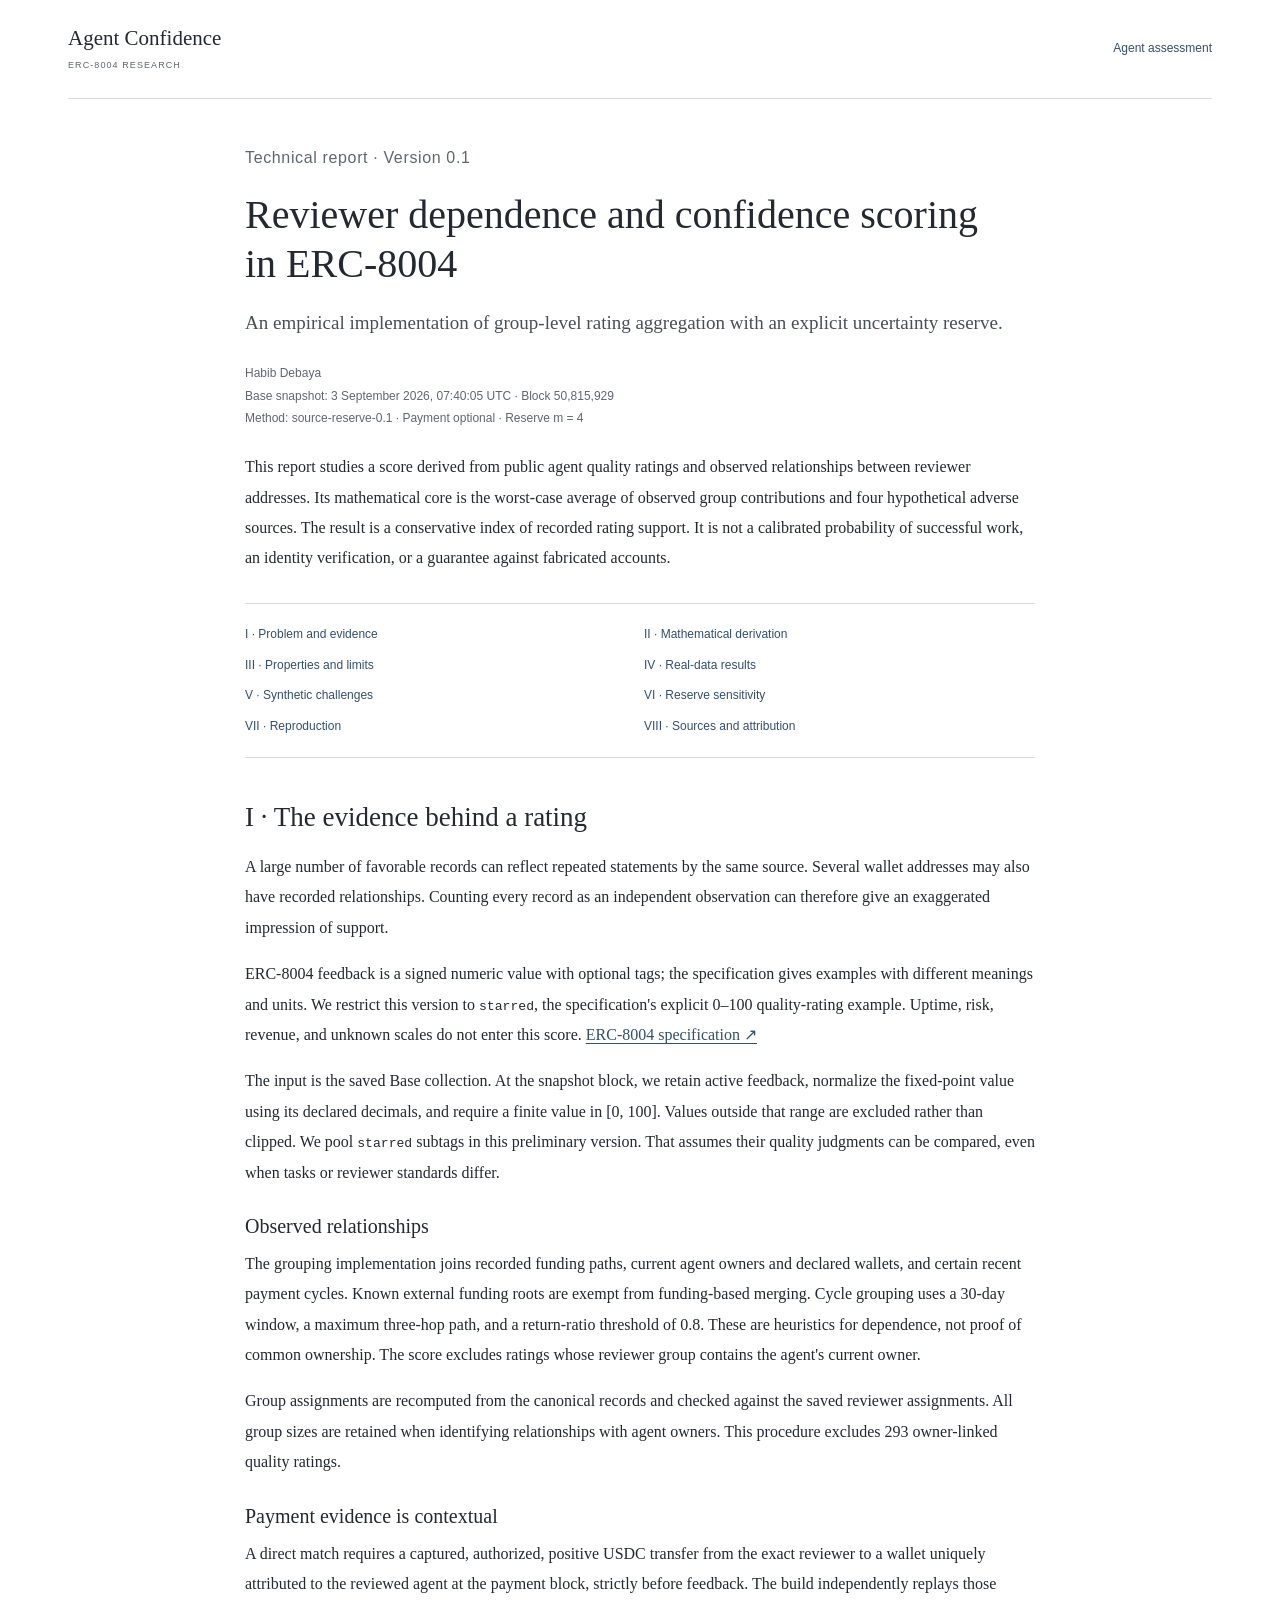
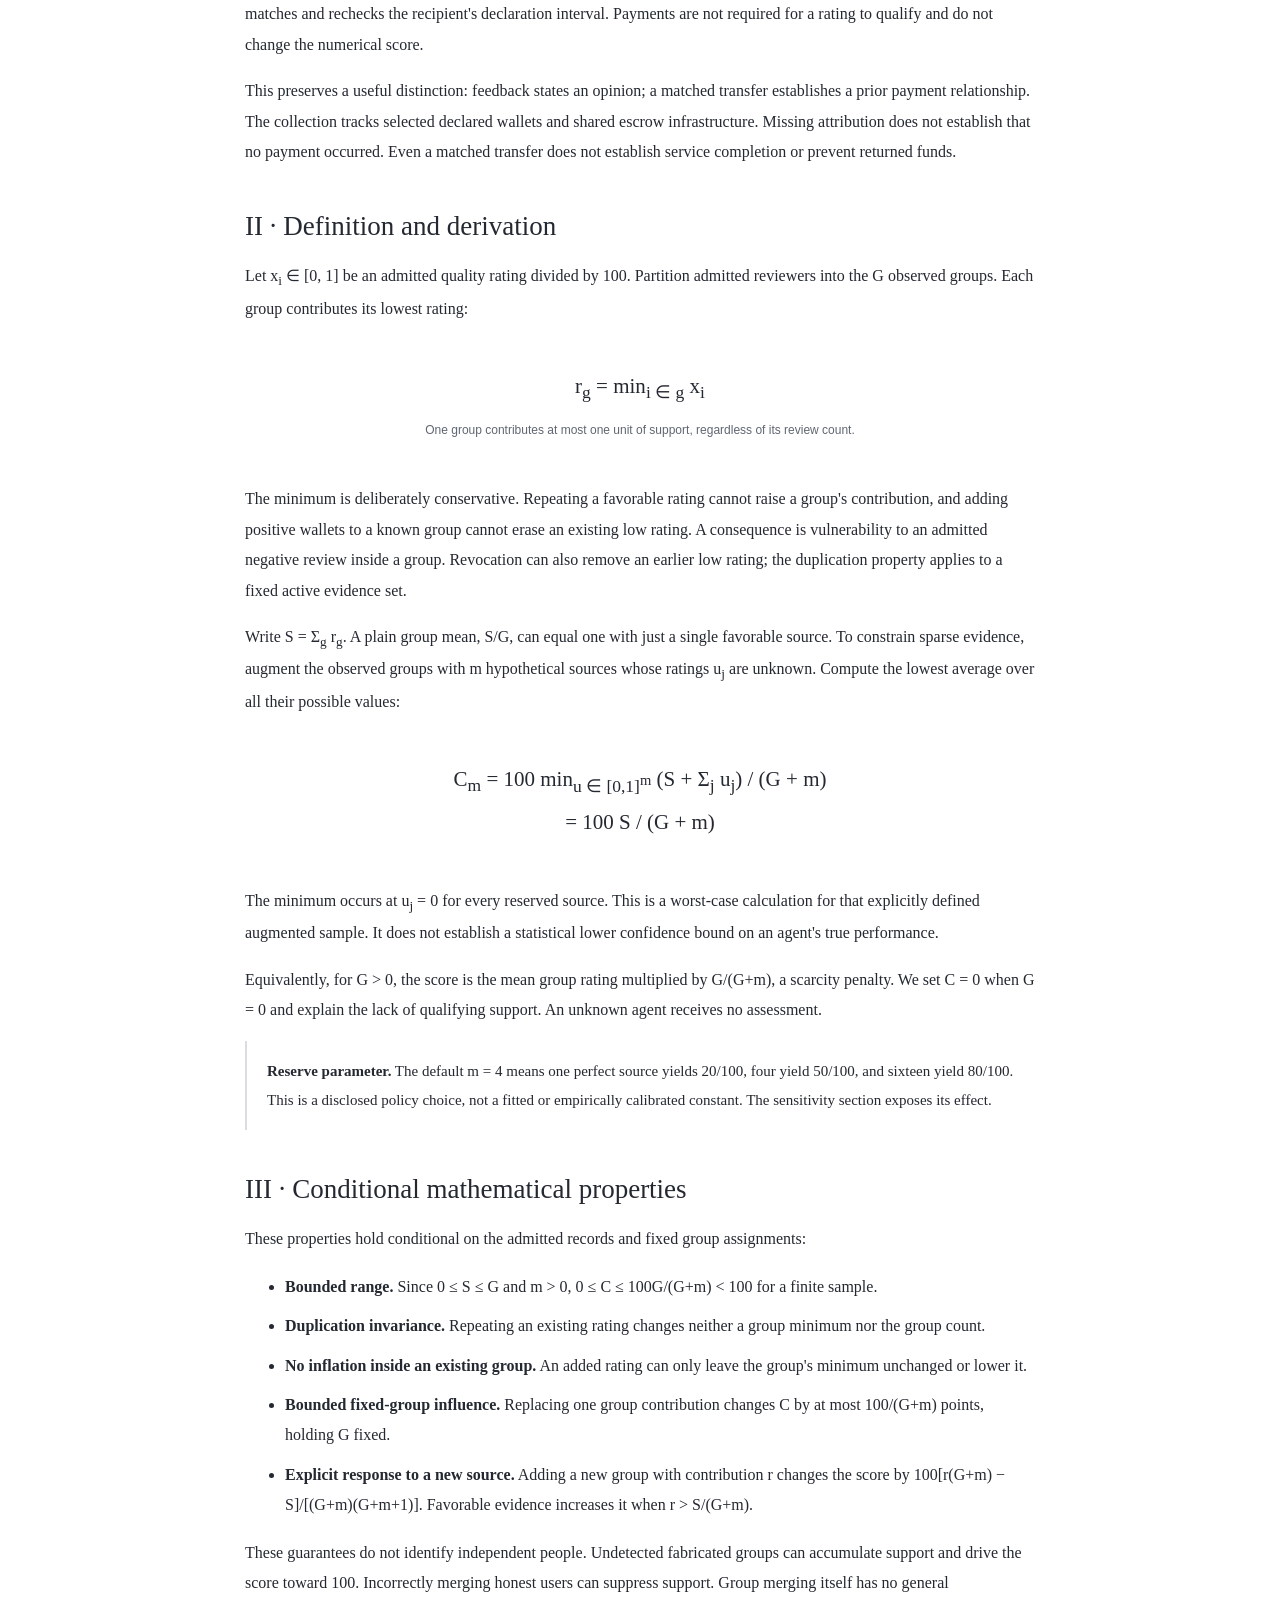
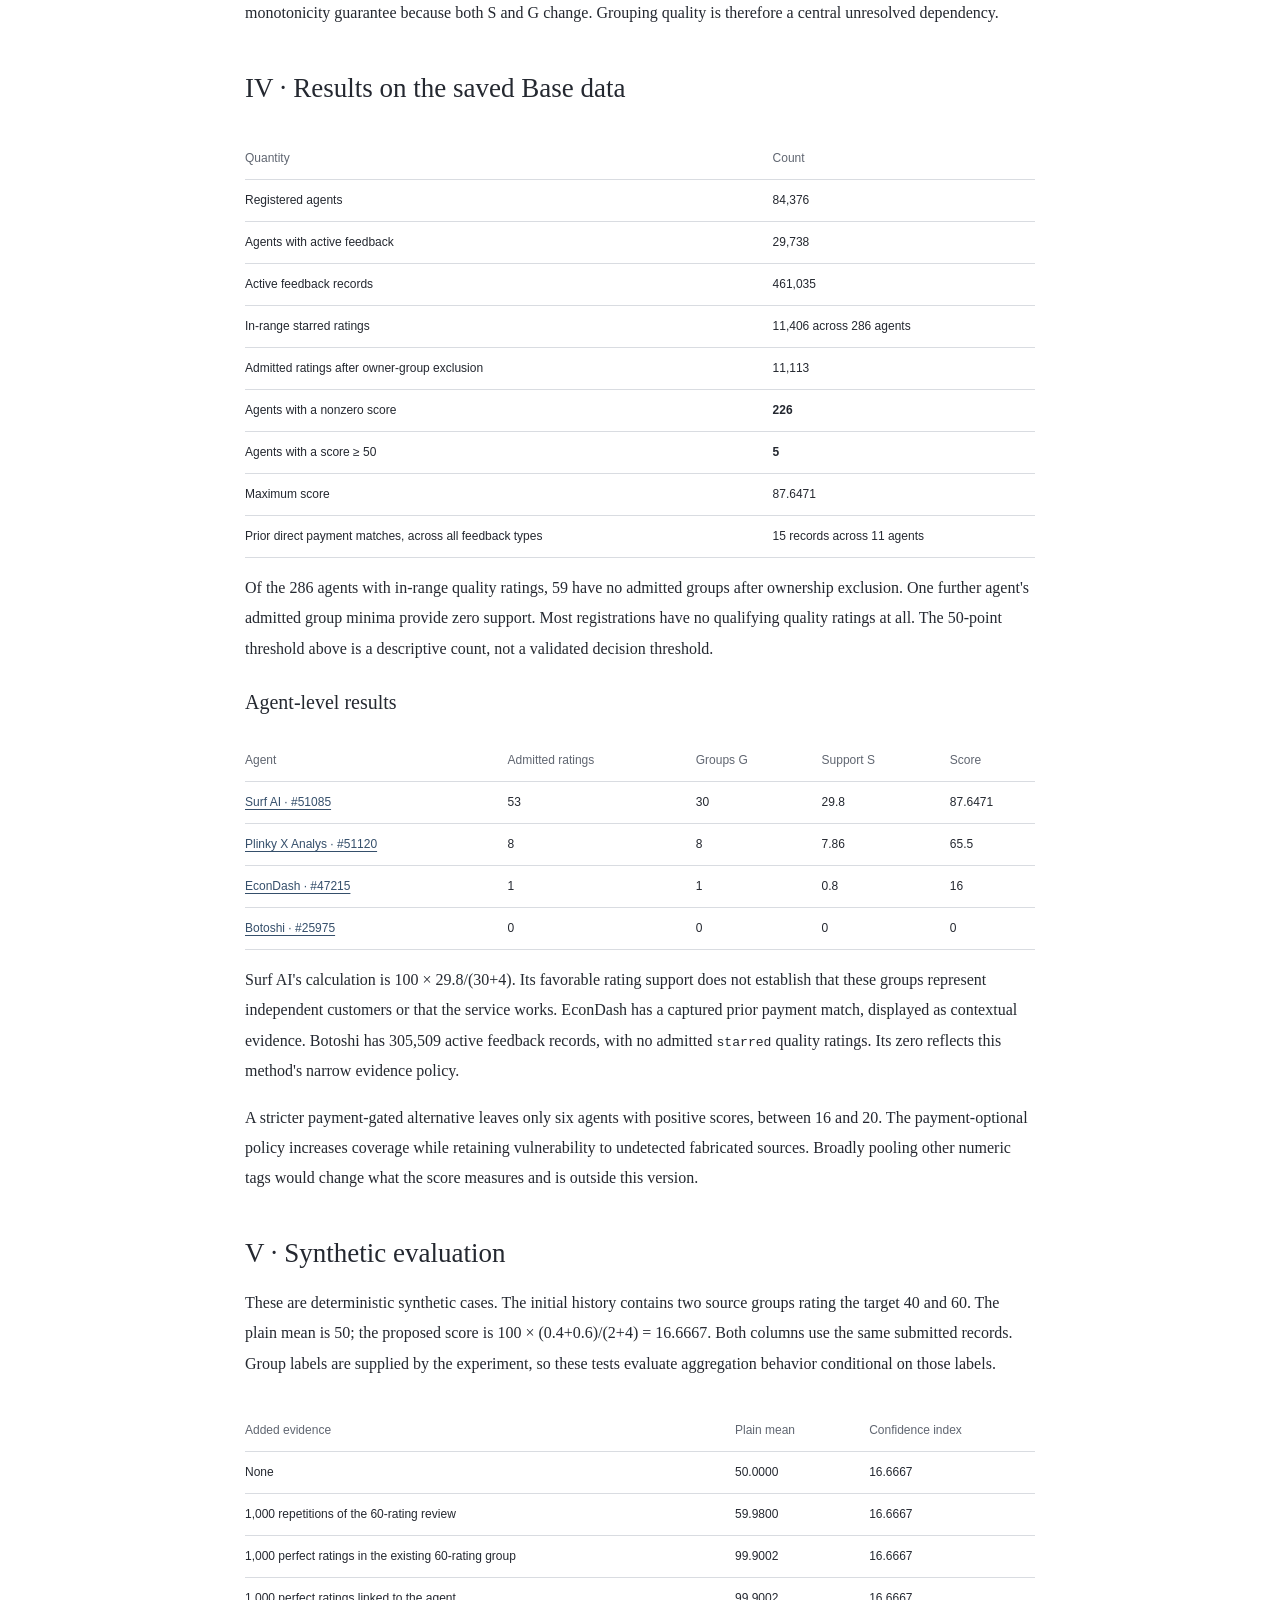
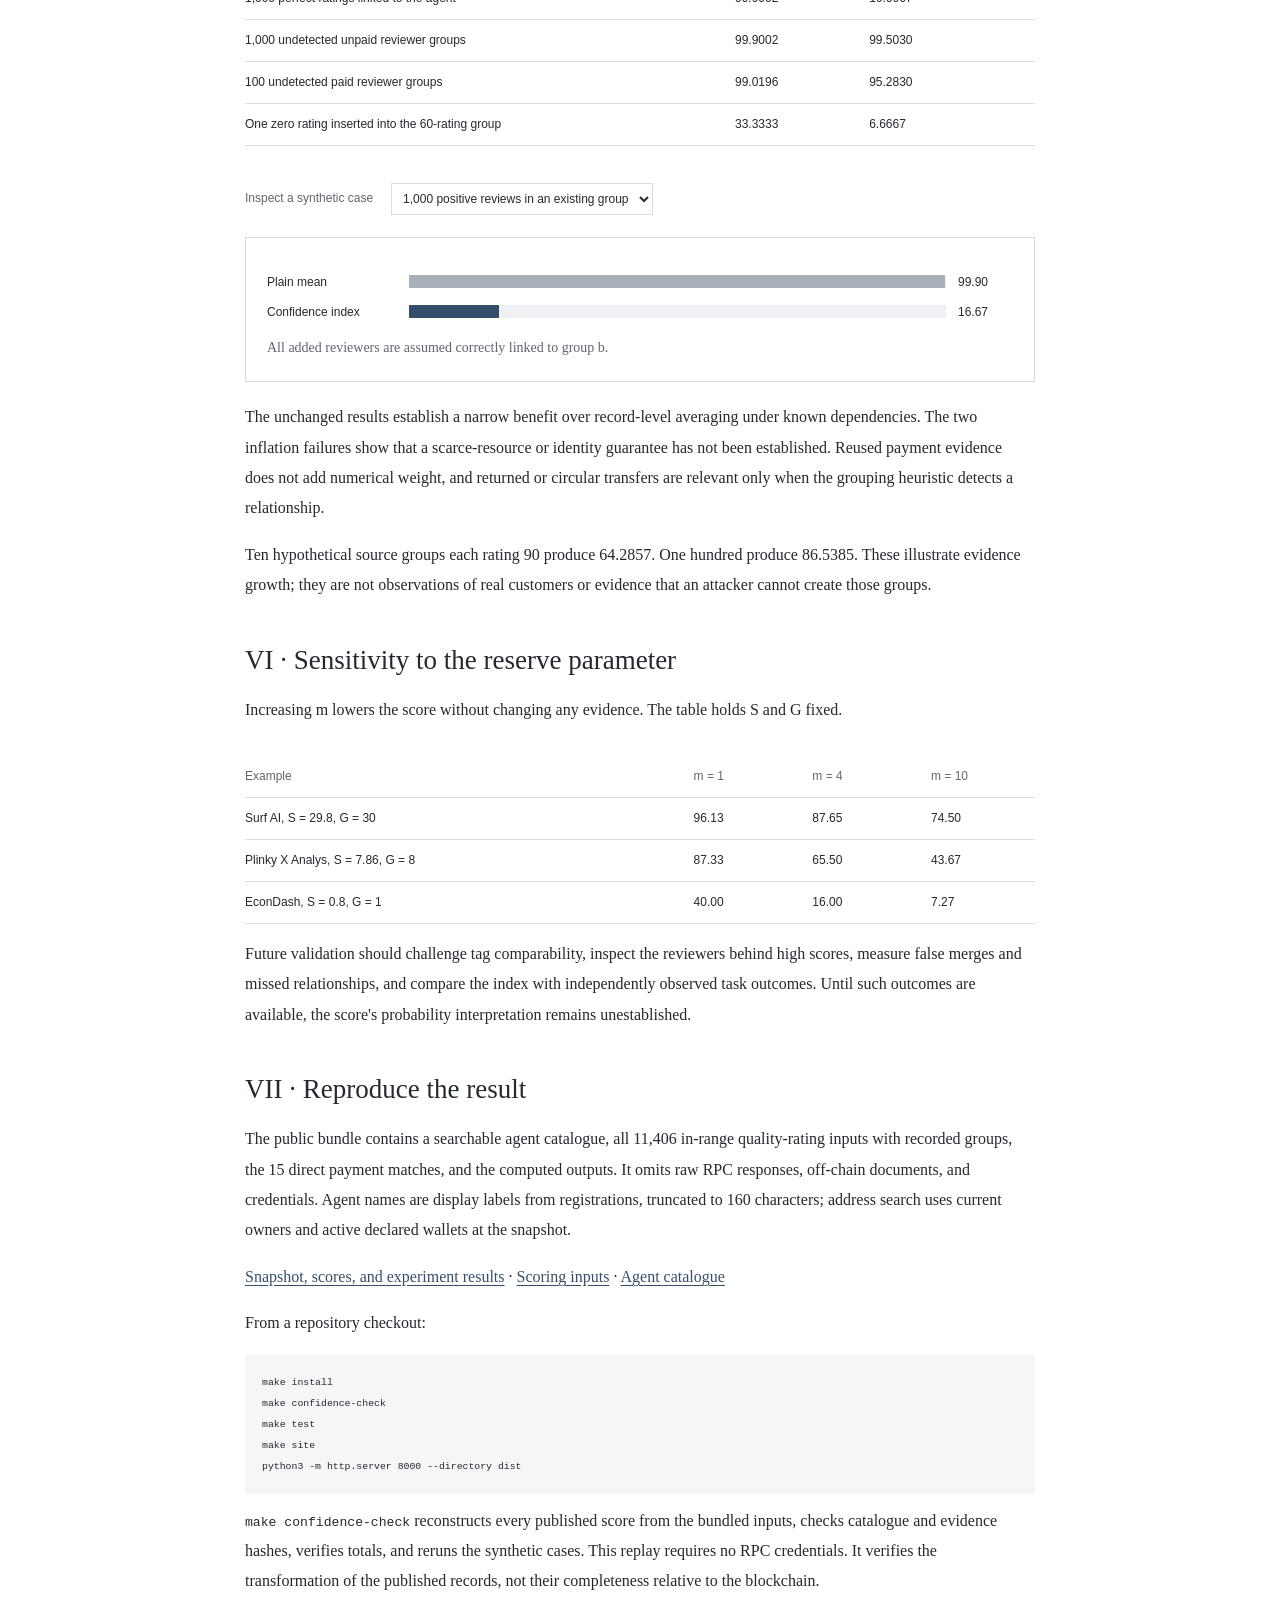
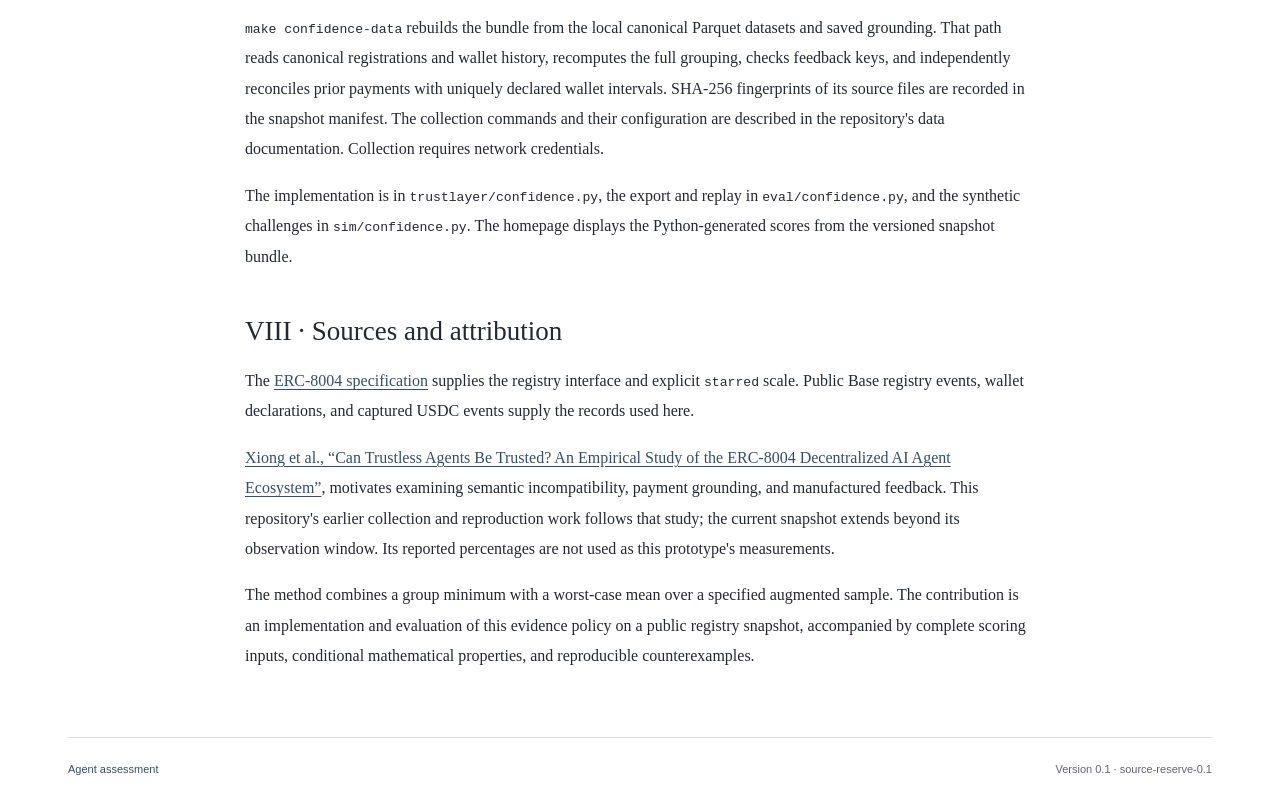
==== app/static/technical-report.html @ be8d0789 "hello world" ====
<!doctype html>
<html lang="en">
<head>
  <meta charset="utf-8">
  <meta name="viewport" content="width=device-width,initial-scale=1">
  <meta name="description" content="The derivation, evidence, reproducible examples, and failure cases of a preliminary ERC-8004 agent confidence score.">
  <title>Technical report · Agent Confidence</title>
  <link rel="stylesheet" href="../static/site.css">
  <script src="../static/report.js" defer></script>
</head>
<body>
<div class="page">
  <header class="header"><a class="brand" href="../"><span>Agent Confidence<small>ERC-8004 RESEARCH</small></span></a><nav aria-label="Main navigation"><a href="../">Agent assessment</a><a data-repo-link hidden target="_blank" rel="noopener">GitHub ↗</a></nav></header>
  <main class="report">
    <p class="eyebrow">Technical report · Version 0.1</p>
    <h1>Reviewer dependence and confidence scoring in ERC-8004</h1>
    <p class="lead">An empirical implementation of group-level rating aggregation with an explicit uncertainty reserve.</p>
    <p class="report-meta">Habib Debaya<br>Base snapshot: 3 September 2026, 07:40:05 UTC · Block 50,815,929<br>Method: source-reserve-0.1 · Payment optional · Reserve m = 4</p>
    <p>This report studies a score derived from public agent quality ratings and observed relationships between reviewer addresses. Its mathematical core is the worst-case average of observed group contributions and four hypothetical adverse sources. The result is a conservative index of recorded rating support. It is not a calibrated probability of successful work, an identity verification, or a guarantee against fabricated accounts.</p>
    <nav class="toc" aria-label="Report contents"><a href="#problem">I · Problem and evidence</a><a href="#derivation">II · Mathematical derivation</a><a href="#properties">III · Properties and limits</a><a href="#coverage">IV · Real-data results</a><a href="#experiments">V · Synthetic challenges</a><a href="#sensitivity">VI · Reserve sensitivity</a><a href="#reproduce">VII · Reproduction</a><a href="#sources">VIII · Sources and attribution</a></nav>

    <section id="problem">
      <h2>I · The evidence behind a rating</h2>
      <p>A large number of favorable records can reflect repeated statements by the same source. Several wallet addresses may also have recorded relationships. Counting every record as an independent observation can therefore give an exaggerated impression of support.</p>
      <p>ERC-8004 feedback is a signed numeric value with optional tags; the specification gives examples with different meanings and units. We restrict this version to <code>starred</code>, the specification's explicit 0–100 quality-rating example. Uptime, risk, revenue, and unknown scales do not enter this score. <a href="https://eips.ethereum.org/EIPS/eip-8004#examples-of-value--valuedecimals" target="_blank" rel="noopener">ERC-8004 specification ↗</a></p>
      <p>The input is the saved Base collection. At the snapshot block, we retain active feedback, normalize the fixed-point value using its declared decimals, and require a finite value in [0, 100]. Values outside that range are excluded rather than clipped. We pool <code>starred</code> subtags in this preliminary version. That assumes their quality judgments can be compared, even when tasks or reviewer standards differ.</p>
      <h3>Observed relationships</h3>
      <p>The grouping implementation joins recorded funding paths, current agent owners and declared wallets, and certain recent payment cycles. Known external funding roots are exempt from funding-based merging. Cycle grouping uses a 30-day window, a maximum three-hop path, and a return-ratio threshold of 0.8. These are heuristics for dependence, not proof of common ownership. The score excludes ratings whose reviewer group contains the agent's current owner.</p>
      <p>Group assignments are recomputed from the canonical records and checked against the saved reviewer assignments. All group sizes are retained when identifying relationships with agent owners. This procedure excludes 293 owner-linked quality ratings.</p>
      <h3>Payment evidence is contextual</h3>
      <p>A direct match requires a captured, authorized, positive USDC transfer from the exact reviewer to a wallet uniquely attributed to the reviewed agent at the payment block, strictly before feedback. The build independently replays those matches and rechecks the recipient's declaration interval. Payments are not required for a rating to qualify and do not change the numerical score.</p>
      <p>This preserves a useful distinction: feedback states an opinion; a matched transfer establishes a prior payment relationship. The collection tracks selected declared wallets and shared escrow infrastructure. Missing attribution does not establish that no payment occurred. Even a matched transfer does not establish service completion or prevent returned funds.</p>
    </section>

    <section id="derivation">
      <h2>II · Definition and derivation</h2>
      <p>Let x<sub>i</sub> ∈ [0, 1] be an admitted quality rating divided by 100. Partition admitted reviewers into the G observed groups. Each group contributes its lowest rating:</p>
      <div class="equation">r<sub>g</sub> = min<sub>i ∈ g</sub> x<sub>i</sub><small>One group contributes at most one unit of support, regardless of its review count.</small></div>
      <p>The minimum is deliberately conservative. Repeating a favorable rating cannot raise a group's contribution, and adding positive wallets to a known group cannot erase an existing low rating. A consequence is vulnerability to an admitted negative review inside a group. Revocation can also remove an earlier low rating; the duplication property applies to a fixed active evidence set.</p>
      <p>Write S = Σ<sub>g</sub> r<sub>g</sub>. A plain group mean, S/G, can equal one with just a single favorable source. To constrain sparse evidence, augment the observed groups with m hypothetical sources whose ratings u<sub>j</sub> are unknown. Compute the lowest average over all their possible values:</p>
      <div class="equation">C<sub>m</sub> = 100 min<sub>u ∈ [0,1]<sup>m</sup></sub> (S + Σ<sub>j</sub> u<sub>j</sub>) / (G + m)<br>= 100 S / (G + m)</div>
      <p>The minimum occurs at u<sub>j</sub> = 0 for every reserved source. This is a worst-case calculation for that explicitly defined augmented sample. It does not establish a statistical lower confidence bound on an agent's true performance.</p>
      <p>Equivalently, for G &gt; 0, the score is the mean group rating multiplied by G/(G+m), a scarcity penalty. We set C = 0 when G = 0 and explain the lack of qualifying support. An unknown agent receives no assessment.</p>
      <p class="note"><strong>Reserve parameter.</strong> The default m = 4 means one perfect source yields 20/100, four yield 50/100, and sixteen yield 80/100. This is a disclosed policy choice, not a fitted or empirically calibrated constant. The sensitivity section exposes its effect.</p>
    </section>

    <section id="properties">
      <h2>III · Conditional mathematical properties</h2>
      <p>These properties hold conditional on the admitted records and fixed group assignments:</p>
      <ul>
        <li><strong>Bounded range.</strong> Since 0 ≤ S ≤ G and m &gt; 0, 0 ≤ C ≤ 100G/(G+m) &lt; 100 for a finite sample.</li>
        <li><strong>Duplication invariance.</strong> Repeating an existing rating changes neither a group minimum nor the group count.</li>
        <li><strong>No inflation inside an existing group.</strong> An added rating can only leave the group's minimum unchanged or lower it.</li>
        <li><strong>Bounded fixed-group influence.</strong> Replacing one group contribution changes C by at most 100/(G+m) points, holding G fixed.</li>
        <li><strong>Explicit response to a new source.</strong> Adding a new group with contribution r changes the score by 100[r(G+m) − S]/[(G+m)(G+m+1)]. Favorable evidence increases it when r &gt; S/(G+m).</li>
      </ul>
      <p>These guarantees do not identify independent people. Undetected fabricated groups can accumulate support and drive the score toward 100. Incorrectly merging honest users can suppress support. Group merging itself has no general monotonicity guarantee because both S and G change. Grouping quality is therefore a central unresolved dependency.</p>
    </section>

    <section id="coverage">
      <h2>IV · Results on the saved Base data</h2>
      <div class="scroll-table"><table><thead><tr><th>Quantity</th><th>Count</th></tr></thead><tbody>
        <tr><td>Registered agents</td><td>84,376</td></tr><tr><td>Agents with active feedback</td><td>29,738</td></tr><tr><td>Active feedback records</td><td>461,035</td></tr><tr><td>In-range starred ratings</td><td>11,406 across 286 agents</td></tr><tr><td>Admitted ratings after owner-group exclusion</td><td>11,113</td></tr><tr><td>Agents with a nonzero score</td><td><strong>226</strong></td></tr><tr><td>Agents with a score ≥ 50</td><td><strong>5</strong></td></tr><tr><td>Maximum score</td><td>87.6471</td></tr><tr><td>Prior direct payment matches, across all feedback types</td><td>15 records across 11 agents</td></tr>
      </tbody></table></div>
      <p>Of the 286 agents with in-range quality ratings, 59 have no admitted groups after ownership exclusion. One further agent's admitted group minima provide zero support. Most registrations have no qualifying quality ratings at all. The 50-point threshold above is a descriptive count, not a validated decision threshold.</p>
      <h3>Agent-level results</h3>
      <div class="scroll-table"><table><thead><tr><th>Agent</th><th>Admitted ratings</th><th>Groups G</th><th>Support S</th><th>Score</th></tr></thead><tbody>
        <tr><td><a href="../?agent=51085">Surf AI · #51085</a></td><td>53</td><td>30</td><td>29.8</td><td>87.6471</td></tr>
        <tr><td><a href="../?agent=51120">Plinky X Analys · #51120</a></td><td>8</td><td>8</td><td>7.86</td><td>65.5</td></tr>
        <tr><td><a href="../?agent=47215">EconDash · #47215</a></td><td>1</td><td>1</td><td>0.8</td><td>16</td></tr>
        <tr><td><a href="../?agent=25975">Botoshi · #25975</a></td><td>0</td><td>0</td><td>0</td><td>0</td></tr>
      </tbody></table></div>
      <p>Surf AI's calculation is 100 × 29.8/(30+4). Its favorable rating support does not establish that these groups represent independent customers or that the service works. EconDash has a captured prior payment match, displayed as contextual evidence. Botoshi has 305,509 active feedback records, with no admitted <code>starred</code> quality ratings. Its zero reflects this method's narrow evidence policy.</p>
      <p>A stricter payment-gated alternative leaves only six agents with positive scores, between 16 and 20. The payment-optional policy increases coverage while retaining vulnerability to undetected fabricated sources. Broadly pooling other numeric tags would change what the score measures and is outside this version.</p>
    </section>

    <section id="experiments">
      <h2>V · Synthetic evaluation</h2>
      <p>These are deterministic synthetic cases. The initial history contains two source groups rating the target 40 and 60. The plain mean is 50; the proposed score is 100 × (0.4+0.6)/(2+4) = 16.6667. Both columns use the same submitted records. Group labels are supplied by the experiment, so these tests evaluate aggregation behavior conditional on those labels.</p>
      <div class="scroll-table"><table><thead><tr><th>Added evidence</th><th>Plain mean</th><th>Confidence index</th></tr></thead><tbody>
        <tr><td>None</td><td>50.0000</td><td>16.6667</td></tr><tr><td>1,000 repetitions of the 60-rating review</td><td>59.9800</td><td>16.6667</td></tr><tr><td>1,000 perfect ratings in the existing 60-rating group</td><td>99.9002</td><td>16.6667</td></tr><tr><td>1,000 perfect ratings linked to the agent</td><td>99.9002</td><td>16.6667</td></tr><tr><td class="failure">1,000 undetected unpaid reviewer groups</td><td>99.9002</td><td class="failure">99.5030</td></tr><tr><td class="failure">100 undetected paid reviewer groups</td><td>99.0196</td><td class="failure">95.2830</td></tr><tr><td class="failure">One zero rating inserted into the 60-rating group</td><td>33.3333</td><td class="failure">6.6667</td></tr>
      </tbody></table></div>
      <div class="experiment-controls" id="experimentControls" hidden><label for="experimentCase">Inspect a synthetic case</label><select id="experimentCase"></select></div>
      <figure class="experiment-figure" id="experimentFigure" hidden><div id="experimentBars"></div><figcaption id="experimentCaption"></figcaption></figure>
      <p>The unchanged results establish a narrow benefit over record-level averaging under known dependencies. The two inflation failures show that a scarce-resource or identity guarantee has not been established. Reused payment evidence does not add numerical weight, and returned or circular transfers are relevant only when the grouping heuristic detects a relationship.</p>
      <p>Ten hypothetical source groups each rating 90 produce 64.2857. One hundred produce 86.5385. These illustrate evidence growth; they are not observations of real customers or evidence that an attacker cannot create those groups.</p>
    </section>

    <section id="sensitivity">
      <h2>VI · Sensitivity to the reserve parameter</h2>
      <p>Increasing m lowers the score without changing any evidence. The table holds S and G fixed.</p>
      <div class="scroll-table"><table><thead><tr><th>Example</th><th>m = 1</th><th>m = 4</th><th>m = 10</th></tr></thead><tbody><tr><td>Surf AI, S = 29.8, G = 30</td><td>96.13</td><td>87.65</td><td>74.50</td></tr><tr><td>Plinky X Analys, S = 7.86, G = 8</td><td>87.33</td><td>65.50</td><td>43.67</td></tr><tr><td>EconDash, S = 0.8, G = 1</td><td>40.00</td><td>16.00</td><td>7.27</td></tr></tbody></table></div>
      <p>Future validation should challenge tag comparability, inspect the reviewers behind high scores, measure false merges and missed relationships, and compare the index with independently observed task outcomes. Until such outcomes are available, the score's probability interpretation remains unestablished.</p>
    </section>

    <section id="reproduce">
      <h2>VII · Reproduce the result</h2>
      <p>The public bundle contains a searchable agent catalogue, all 11,406 in-range quality-rating inputs with recorded groups, the 15 direct payment matches, and the computed outputs. It omits raw RPC responses, off-chain documents, and credentials. Agent names are display labels from registrations, truncated to 160 characters; address search uses current owners and active declared wallets at the snapshot.</p>
      <p class="report-links"><a href="../static/data/snapshot.json" download>Snapshot, scores, and experiment results</a> · <a href="../static/data/evidence.json" download>Scoring inputs</a> · <a href="../static/data/catalogue.json" download>Agent catalogue</a></p>
      <p>From a repository checkout:</p>
      <pre><code>make install
make confidence-check
make test
make site
python3 -m http.server 8000 --directory dist</code></pre>
      <p><code>make confidence-check</code> reconstructs every published score from the bundled inputs, checks catalogue and evidence hashes, verifies totals, and reruns the synthetic cases. This replay requires no RPC credentials. It verifies the transformation of the published records, not their completeness relative to the blockchain.</p>
      <p><code>make confidence-data</code> rebuilds the bundle from the local canonical Parquet datasets and saved grounding. That path reads canonical registrations and wallet history, recomputes the full grouping, checks feedback keys, and independently reconciles prior payments with uniquely declared wallet intervals. SHA-256 fingerprints of its source files are recorded in the snapshot manifest. The collection commands and their configuration are described in the repository's data documentation. Collection requires network credentials.</p>
      <p>The implementation is in <code>trustlayer/confidence.py</code>, the export and replay in <code>eval/confidence.py</code>, and the synthetic challenges in <code>sim/confidence.py</code>. The homepage displays the Python-generated scores from the versioned snapshot bundle.</p>
    </section>

    <section id="sources">
      <h2>VIII · Sources and attribution</h2>
      <p>The <a href="https://eips.ethereum.org/EIPS/eip-8004" target="_blank" rel="noopener">ERC-8004 specification</a> supplies the registry interface and explicit <code>starred</code> scale. Public Base registry events, wallet declarations, and captured USDC events supply the records used here.</p>
      <p><a href="https://arxiv.org/abs/2606.26028" target="_blank" rel="noopener">Xiong et al., “Can Trustless Agents Be Trusted? An Empirical Study of the ERC-8004 Decentralized AI Agent Ecosystem”</a>, motivates examining semantic incompatibility, payment grounding, and manufactured feedback. This repository's earlier collection and reproduction work follows that study; the current snapshot extends beyond its observation window. Its reported percentages are not used as this prototype's measurements.</p>
      <p>The method combines a group minimum with a worst-case mean over a specified augmented sample. The contribution is an implementation and evaluation of this evidence policy on a public registry snapshot, accompanied by complete scoring inputs, conditional mathematical properties, and reproducible counterexamples.</p>
    </section>
  </main>
  <footer class="footer"><span><a href="../">Agent assessment</a></span><span>Version 0.1 · source-reserve-0.1</span></footer>
</div>
</body>
</html>
---- app/static/site.css ----
:root{color-scheme:light;--paper:#fff;--surface:#fff;--ink:#242830;--muted:#606671;--line:#d9dce1;--accent:#354f6b;--wash:#f5f6f8;--serif:Georgia,'Times New Roman',serif;--sans:-apple-system,BlinkMacSystemFont,'Segoe UI',Arial,sans-serif;--mono:ui-monospace,SFMono-Regular,Consolas,monospace}
*{box-sizing:border-box}
html{scroll-behavior:smooth;scroll-padding-top:24px}
body{margin:0;background:var(--paper);color:var(--ink);font:17px/1.75 var(--serif)}
a{color:var(--accent);text-underline-offset:3px}
button,input,select{font:inherit}
button{cursor:pointer;color:inherit}
button:disabled{cursor:wait;opacity:.6}
a,button,input,summary,select{-webkit-tap-highlight-color:transparent}
a:focus-visible,button:focus-visible,input:focus-visible,summary:focus-visible,select:focus-visible{outline:2px solid var(--accent);outline-offset:4px}
h1,h2,h3,p{margin-top:0}
h1,h2,h3{font-family:var(--serif);font-weight:400;letter-spacing:0;line-height:1.25}
h1{font-size:43px;margin-bottom:19px;max-width:850px}
h2{font-size:29px}
h3{font-size:19px}
[hidden]{display:none!important}
.page{max-width:1240px;margin:auto;padding:0 48px}
.header{display:flex;justify-content:space-between;align-items:center;gap:20px;padding:25px 0;border-bottom:1px solid var(--line)}
.brand{color:var(--ink);text-decoration:none;font:21px/1.3 var(--serif)}
.brand small{display:block;font:9px/1.6 var(--sans);letter-spacing:.12em;color:var(--muted);margin-top:6px}
.header nav{display:flex;gap:27px;font:12px/1.6 var(--sans)}
.header nav a{text-decoration:none}
.hero{padding:43px 0 32px}
.eyebrow{font:11px/1.7 var(--sans);letter-spacing:.04em;color:var(--muted);margin-bottom:17px}
.intro{font-size:17px;max-width:790px;color:#494f58;margin-bottom:14px;line-height:1.8}
.author-line{font-size:15px;margin-bottom:17px}
.author-line a{text-decoration:none}
.snapshot-line{font:11px/1.8 var(--sans);color:var(--muted)}
.workspace{display:grid;grid-template-columns:255px minmax(0,1fr);border:1px solid var(--line);background:var(--surface)}
.selection{padding:25px 21px;border-right:1px solid var(--line)}
.section-label{font-size:19px;margin-bottom:21px}
label{display:block;font:11px/1.6 var(--sans);color:var(--muted);margin-bottom:7px}
.search-field{display:flex;border:1px solid #bdc4ce;background:#fff}
.search-field:focus-within{outline:1px solid var(--accent);outline-offset:2px}
.search-field input{width:100%;min-width:0;border:0;background:none;padding:11px 0 11px 10px;color:var(--ink);font:12px var(--sans);outline:none}
.search-field button{border:0;background:none;color:var(--accent);padding:0 11px;font-size:20px}
.search-status{font:11px/1.7 var(--sans);color:var(--muted);margin-top:9px;overflow-wrap:anywhere}
.small-label{font:12px/1.7 var(--sans);color:var(--muted);margin:25px 0 10px}
.examples{display:flex;flex-direction:column;gap:3px}
.example{display:flex;align-items:center;justify-content:space-between;text-align:left;gap:9px;width:100%;padding:13px 10px;border:0;border-left:2px solid transparent;background:transparent}
.example:hover{background:var(--wash)}
.example[aria-pressed=true]{background:var(--wash);border-left-color:var(--accent)}
.example strong{display:block;font:14px/1.4 var(--serif);overflow-wrap:anywhere}
.example small{display:block;font:10px/1.6 var(--sans);color:var(--muted);margin-top:4px}
.example>span:last-child{font:12px var(--mono);color:var(--ink)}
.selection-note{font:11px/1.85 var(--sans);color:var(--muted);margin:24px 0 13px}
.text-link{font:12px/1.7 var(--sans)}
.assessment{padding:28px 31px;min-width:0;min-height:470px}
.assessment-head{display:flex;justify-content:space-between;align-items:start;gap:16px}
.assessment-head h2{font-size:29px;margin:0 0 8px;overflow-wrap:anywhere}
.agent-id{font:10px/1.6 var(--sans);color:var(--muted);margin:0;letter-spacing:.04em}
.badge{font:10px/1.6 var(--sans);color:var(--muted);white-space:nowrap;padding-top:6px}
.score-row{display:flex;align-items:center;gap:27px;padding:27px 0;border-bottom:1px solid var(--line)}
.score-ring{flex:none;width:142px;border-right:1px solid var(--line);padding:8px 20px 8px 0}
.score-inner{display:flex;flex-direction:column;align-items:flex-start;justify-content:center}
.score-number{font:54px/1.2 var(--serif);font-variant-numeric:lining-nums tabular-nums}
.score-inner small{font:9px/1.6 var(--sans);letter-spacing:.04em;color:var(--muted);margin-top:8px}
.score-explanation{min-width:0}
.score-explanation h3{font-size:18px;margin-bottom:10px}
.score-explanation p{font:13px/1.8 var(--sans);color:var(--muted);margin-bottom:12px;max-width:410px}
.metrics{display:grid;grid-template-columns:repeat(4,1fr);gap:16px;padding:20px 0;border-bottom:1px solid var(--line)}
.metric strong{display:block;font:25px/1.4 var(--serif);font-variant-numeric:lining-nums tabular-nums}
.metric small{font:10px/1.65 var(--sans);color:var(--muted);display:block;margin-top:5px}
.observations{display:grid;grid-template-columns:1fr 1fr;gap:26px;padding-top:22px}
.observations h3{font-size:15px;margin-bottom:9px}
.observations p{font:12px/1.9 var(--sans);color:var(--muted);margin:0}
.score-caveat{font:11px/1.85 var(--sans);color:var(--muted);margin:20px 0 0}
.evidence{margin-top:20px;border-top:1px solid var(--line);padding-top:15px}
.evidence summary{font:12px/1.8 var(--sans);color:var(--accent);cursor:pointer}
.evidence-content{padding-top:16px}
.scroll-table{overflow-x:auto;max-width:100%}
table{border-collapse:collapse;width:100%;font:12px/1.75 var(--sans)}
th{text-align:left;color:var(--muted);font-weight:500}
td,th{padding:10px 9px;border-bottom:1px solid var(--line);vertical-align:top}
td:first-child,th:first-child{padding-left:0}
td:last-child,th:last-child{padding-right:0}
.mono,code{font-family:var(--mono)}
code{font-size:.82em;overflow-wrap:anywhere}
.evidence p{font:12px/1.85 var(--sans);color:var(--muted)}
.evidence .mono{overflow-wrap:anywhere;font-family:var(--mono);font-size:10px}
.search-results{max-height:330px;overflow-y:auto;margin-top:12px}
.search-hit{display:block;width:100%;padding:11px 8px;border:0;border-bottom:1px solid var(--line);background:var(--surface);text-align:left;font-size:14px;overflow-wrap:anywhere}
.search-hit small{display:block;color:var(--muted);font:10px/1.8 var(--sans)}
.method-preview{display:grid;grid-template-columns:1fr 1fr;gap:80px;margin:48px 0 35px;padding-top:8px}
.method-preview h2{font-size:28px;margin-bottom:17px;max-width:430px}
.method-preview>div>p:not(.eyebrow){font-size:15px;max-width:465px;line-height:1.9;color:#494f58}
.method-steps{display:flex;flex-direction:column;gap:22px;padding-top:5px}
.method-steps>div{display:flex;gap:17px}
.method-steps span{font:12px var(--serif);color:var(--muted);padding-top:4px}
.method-steps p{font:12px/1.9 var(--sans);color:var(--muted);margin:0}
.method-steps strong{display:block;color:var(--ink);font:16px/1.4 var(--serif);margin-bottom:6px}
.scope-banner{border-top:1px solid var(--line);padding:24px 0;margin-bottom:12px;font-size:16px}
.scope-banner strong{font-weight:400}
.scope-banner p{color:var(--muted);margin:8px 0 0;font-size:14px;line-height:1.9;max-width:1000px}
.footer{display:flex;justify-content:space-between;gap:20px;border-top:1px solid var(--line);padding:22px 0 29px;color:var(--muted);font:11px/1.7 var(--sans)}
.footer a{text-decoration:none}
.skip{position:absolute;left:15px;top:-60px;background:white;padding:10px;z-index:5}
.skip:focus{top:10px}
.loading{color:var(--muted);font-size:15px}
.noscript{padding:24px}
.report{max-width:790px;margin:44px auto 65px}
.report h1{font-size:40px;max-width:750px;line-height:1.23}
.report .lead{font-size:19px;color:#494f58;line-height:1.7}
.report h2{font-size:27px;margin:42px 0 17px;line-height:1.3}
.report h3{font-size:20px;margin:26px 0 10px}
.report p,.report li{font-size:16px;line-height:1.9}
.report li{margin-bottom:9px}
.report .report-meta{font:12px/1.9 var(--sans);color:var(--muted);margin:22px 0}
.toc{padding:19px 0;border-top:1px solid var(--line);border-bottom:1px solid var(--line);display:grid;grid-template-columns:1fr 1fr;gap:8px;margin:29px 0}
.toc a{font:12px/1.9 var(--sans);text-decoration:none}
.equation{font:21px/1.9 var(--serif);padding:20px 10px;margin:23px 0;text-align:center;overflow-x:auto}
.equation small{display:block;font:12px/1.8 var(--sans);color:var(--muted);margin-top:10px}
.report table{font-size:12px;margin:15px 0}
.report .note{padding:16px 20px;border-left:2px solid var(--line);font-size:15px}
.report pre{background:var(--wash);padding:17px;font-size:12px;overflow-x:auto}
.experiment-controls{display:flex;gap:18px;align-items:center;flex-wrap:wrap;margin:22px 0}
.experiment-controls label{font-size:12px;margin:0}
.experiment-controls select{max-width:100%;min-width:0;padding:7px;border:1px solid var(--line);background:white;color:var(--ink);font:12px var(--sans)}
.experiment-figure{padding:21px;border:1px solid var(--line);margin:20px 0}
.experiment-figure .bar-row{display:grid;grid-template-columns:130px 1fr 55px;align-items:center;gap:12px;margin:16px 0;font:12px var(--sans)}
.bar-track{height:13px;background:#eef0f3;overflow:hidden}
.bar{height:100%;background:var(--accent)}
.bar.baseline{background:#a9b0ba}
.experiment-figure figcaption{font-size:14px;color:var(--muted);line-height:1.8}
.failure{color:var(--ink)}
.report-links{overflow-wrap:anywhere}
.report .small{font-size:12px;color:var(--muted)}
@media(max-width:950px){.page{padding:0 28px}.workspace{grid-template-columns:230px minmax(0,1fr)}.assessment{padding:24px}.selection{padding:23px 17px}.score-row{gap:20px}.score-ring{width:119px;padding-right:15px}.score-number{font-size:46px}.assessment-head{display:block}.badge{display:block;margin-top:8px}.method-preview{gap:40px}.metrics{gap:10px}}
@media(max-width:700px){.page{padding:0 20px}.header{padding:20px 0}.brand{font-size:18px}.brand small{font-size:8px}.header nav{gap:12px;font-size:11px}.hero{padding:30px 0 25px}h1{font-size:33px}.intro{font-size:16px}.workspace{grid-template-columns:1fr}.selection{border-right:0;border-bottom:1px solid var(--line);padding:21px}.section-label{margin-bottom:16px}.examples{display:grid;grid-template-columns:1fr 1fr;gap:5px}.example{padding:11px 8px}.example strong{font-size:13px}.example small{font-size:9px}.example>span:last-child{font-size:11px}.selection-note{margin:16px 0 9px}.small-label{margin-top:19px}.assessment{padding:24px 21px}.assessment-head{display:flex}.assessment-head h2{font-size:27px}.badge{margin:0}.score-row{gap:22px;padding:24px 0}.score-ring{width:111px}.score-explanation h3{font-size:17px}.metrics{grid-template-columns:repeat(2,1fr);gap:16px}.observations{gap:20px}.method-preview{grid-template-columns:1fr;gap:23px;margin:35px 0 26px}.method-preview h2{font-size:27px}.footer{display:block}.footer>span{display:block;margin-bottom:6px}.report{margin-top:32px}.report h1{font-size:33px}.report .lead{font-size:18px}.toc{gap:9px}.equation{font-size:18px}.experiment-figure{padding:14px}.experiment-figure .bar-row{grid-template-columns:100px 1fr 45px;gap:8px;font-size:10px}}
@media(max-width:380px){.page{padding:0 14px}.brand{font-size:16px}.header nav{font-size:10px}.score-row{gap:16px}.score-ring{width:98px;padding-right:10px}.score-number{font-size:41px}.score-inner small{font-size:8px}.assessment{padding:21px 16px}.score-explanation p{font-size:12px}.assessment-head{display:block}.badge{margin-top:7px}.observations,.toc{grid-template-columns:1fr}.observations{gap:16px}}
@media(prefers-reduced-motion:reduce){html{scroll-behavior:auto}}
@media print{.header nav,.toc,.experiment-controls,.skip{display:none}.page{padding:0}.report{max-width:none}.report h2{break-after:avoid}.equation,table,.note{break-inside:avoid}.footer{display:none}}
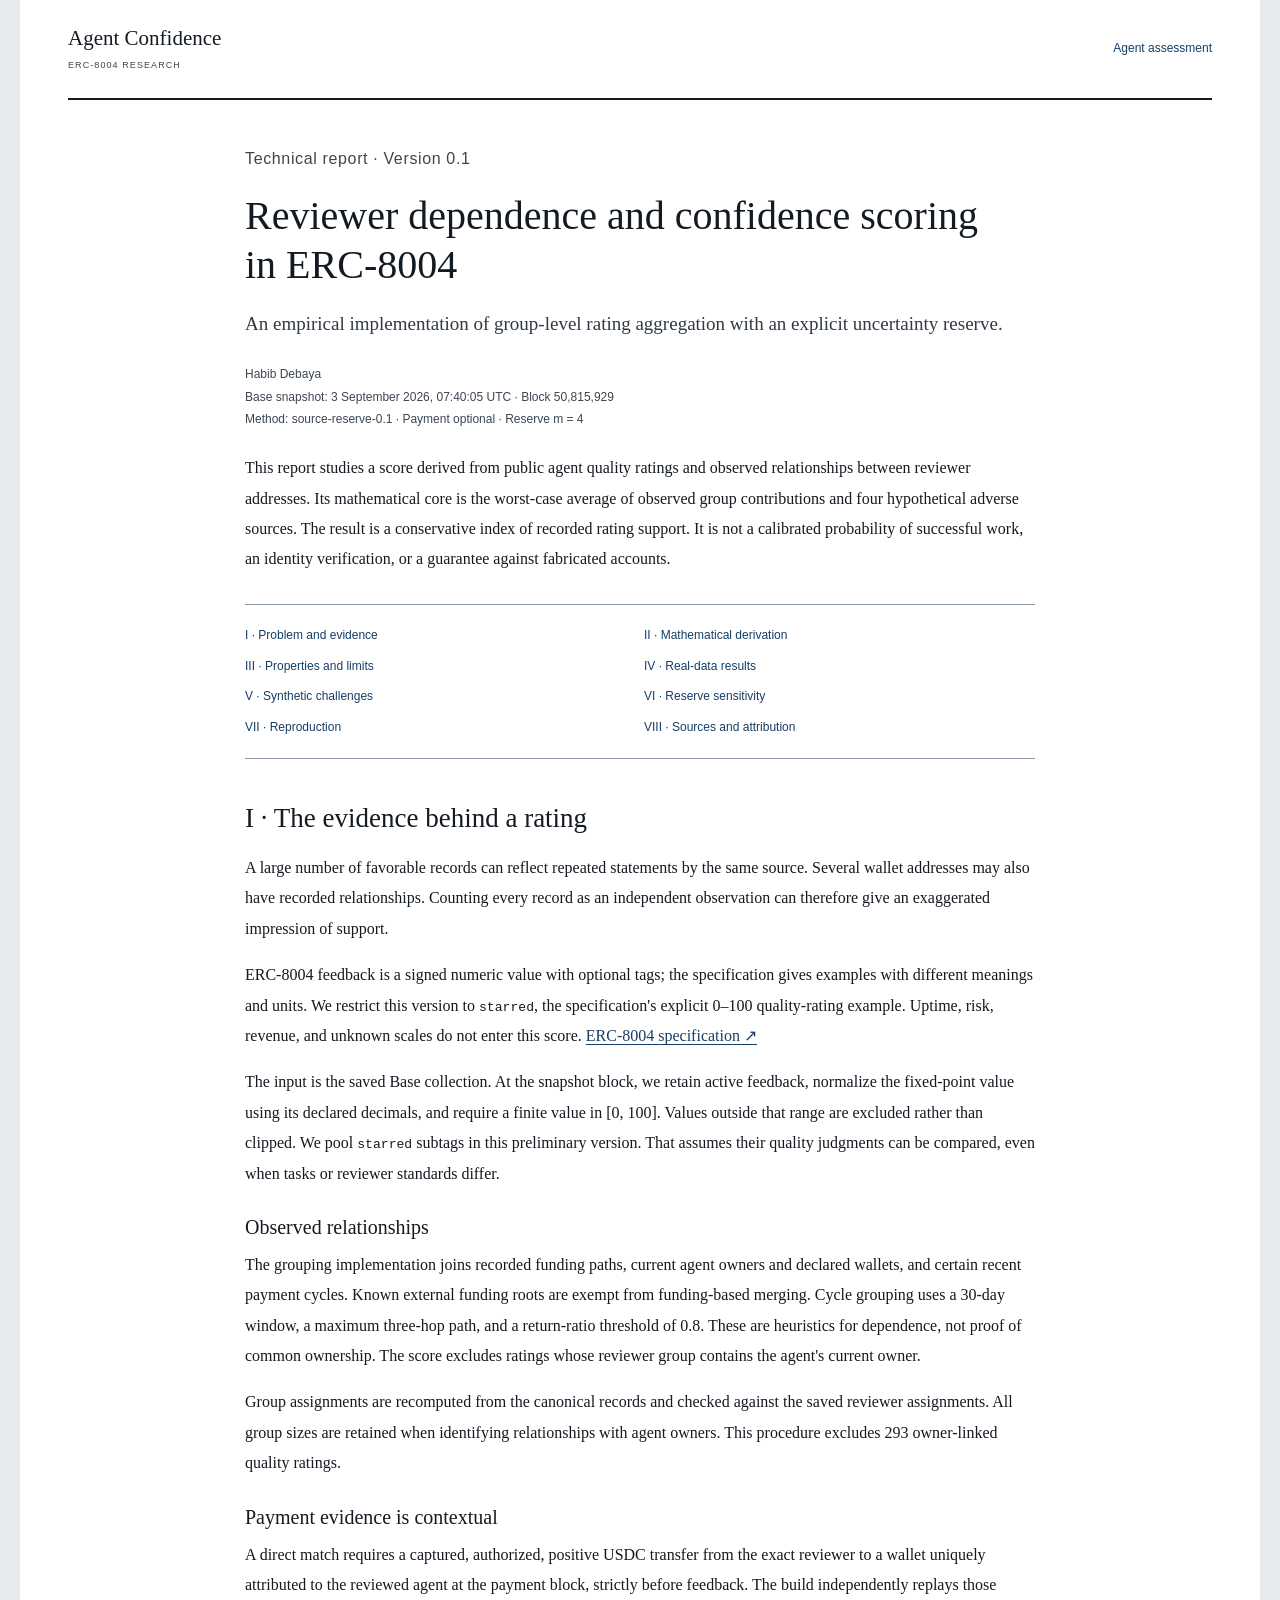
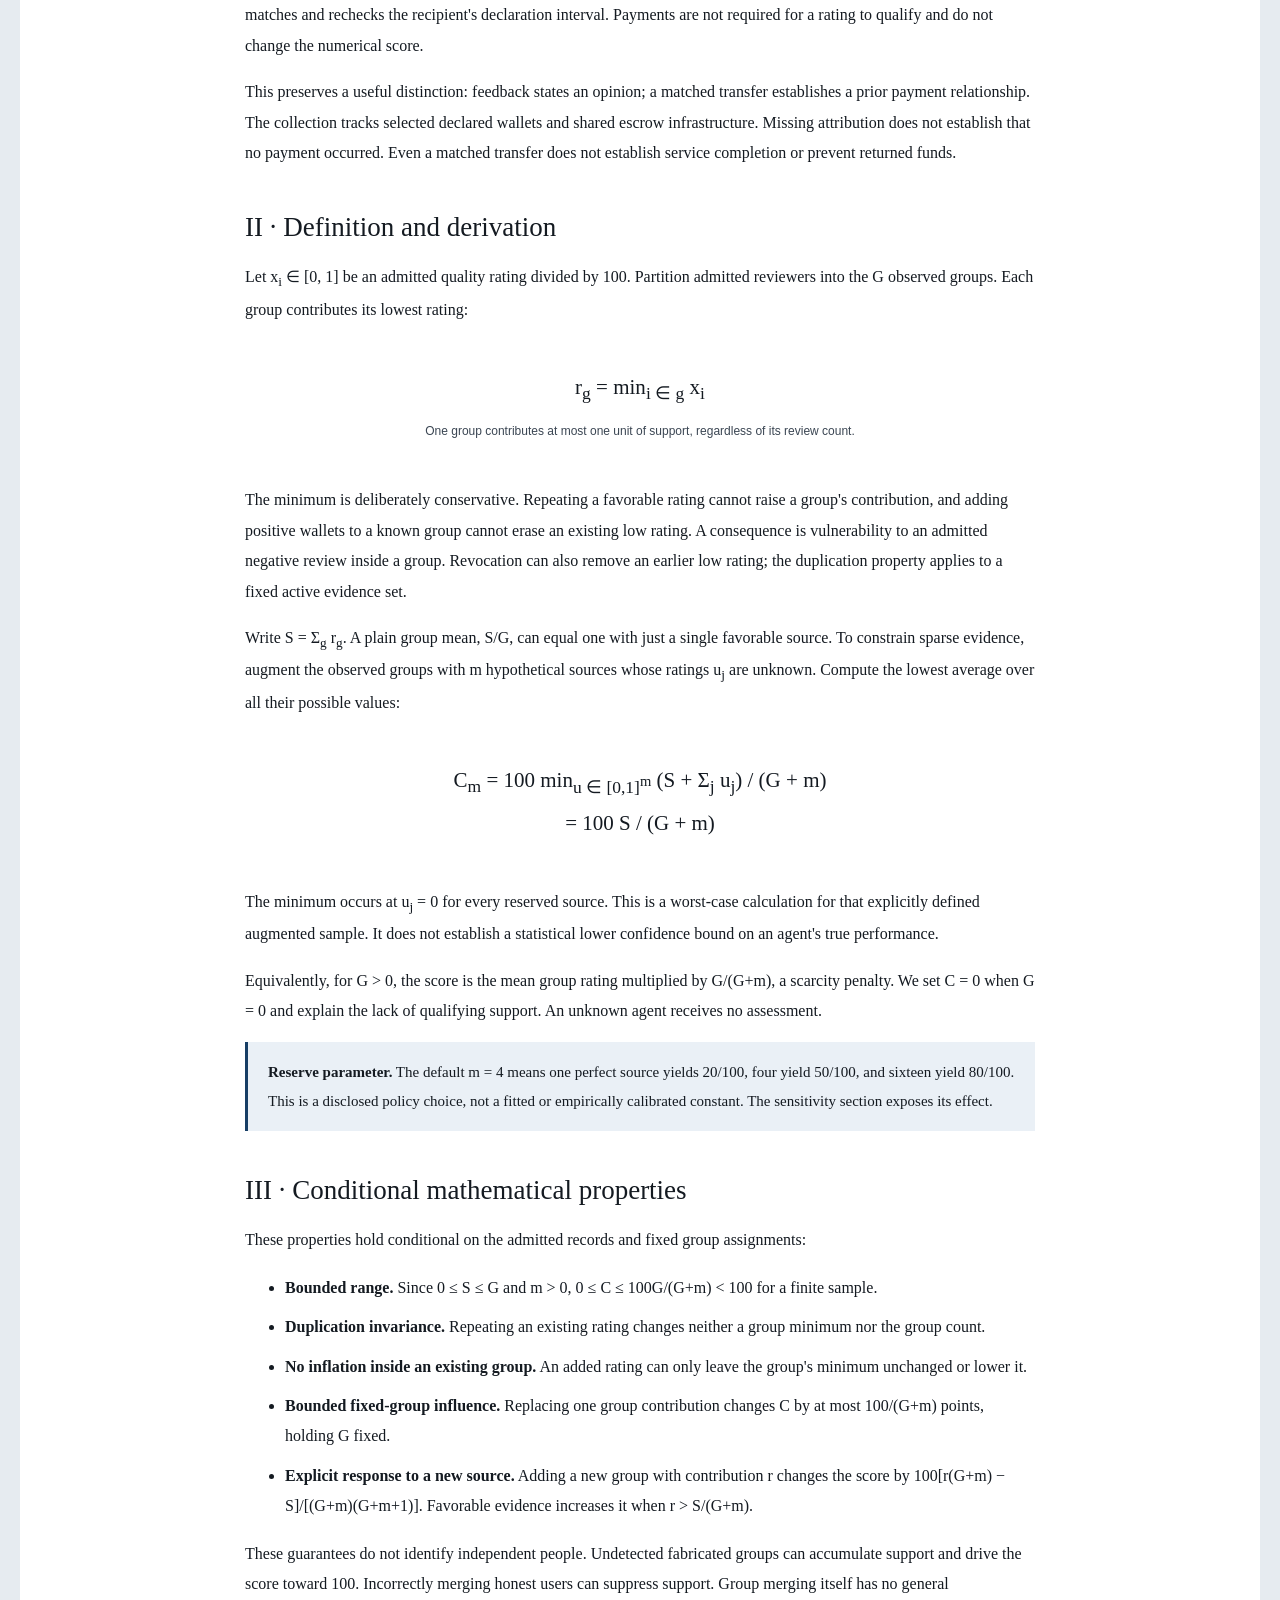
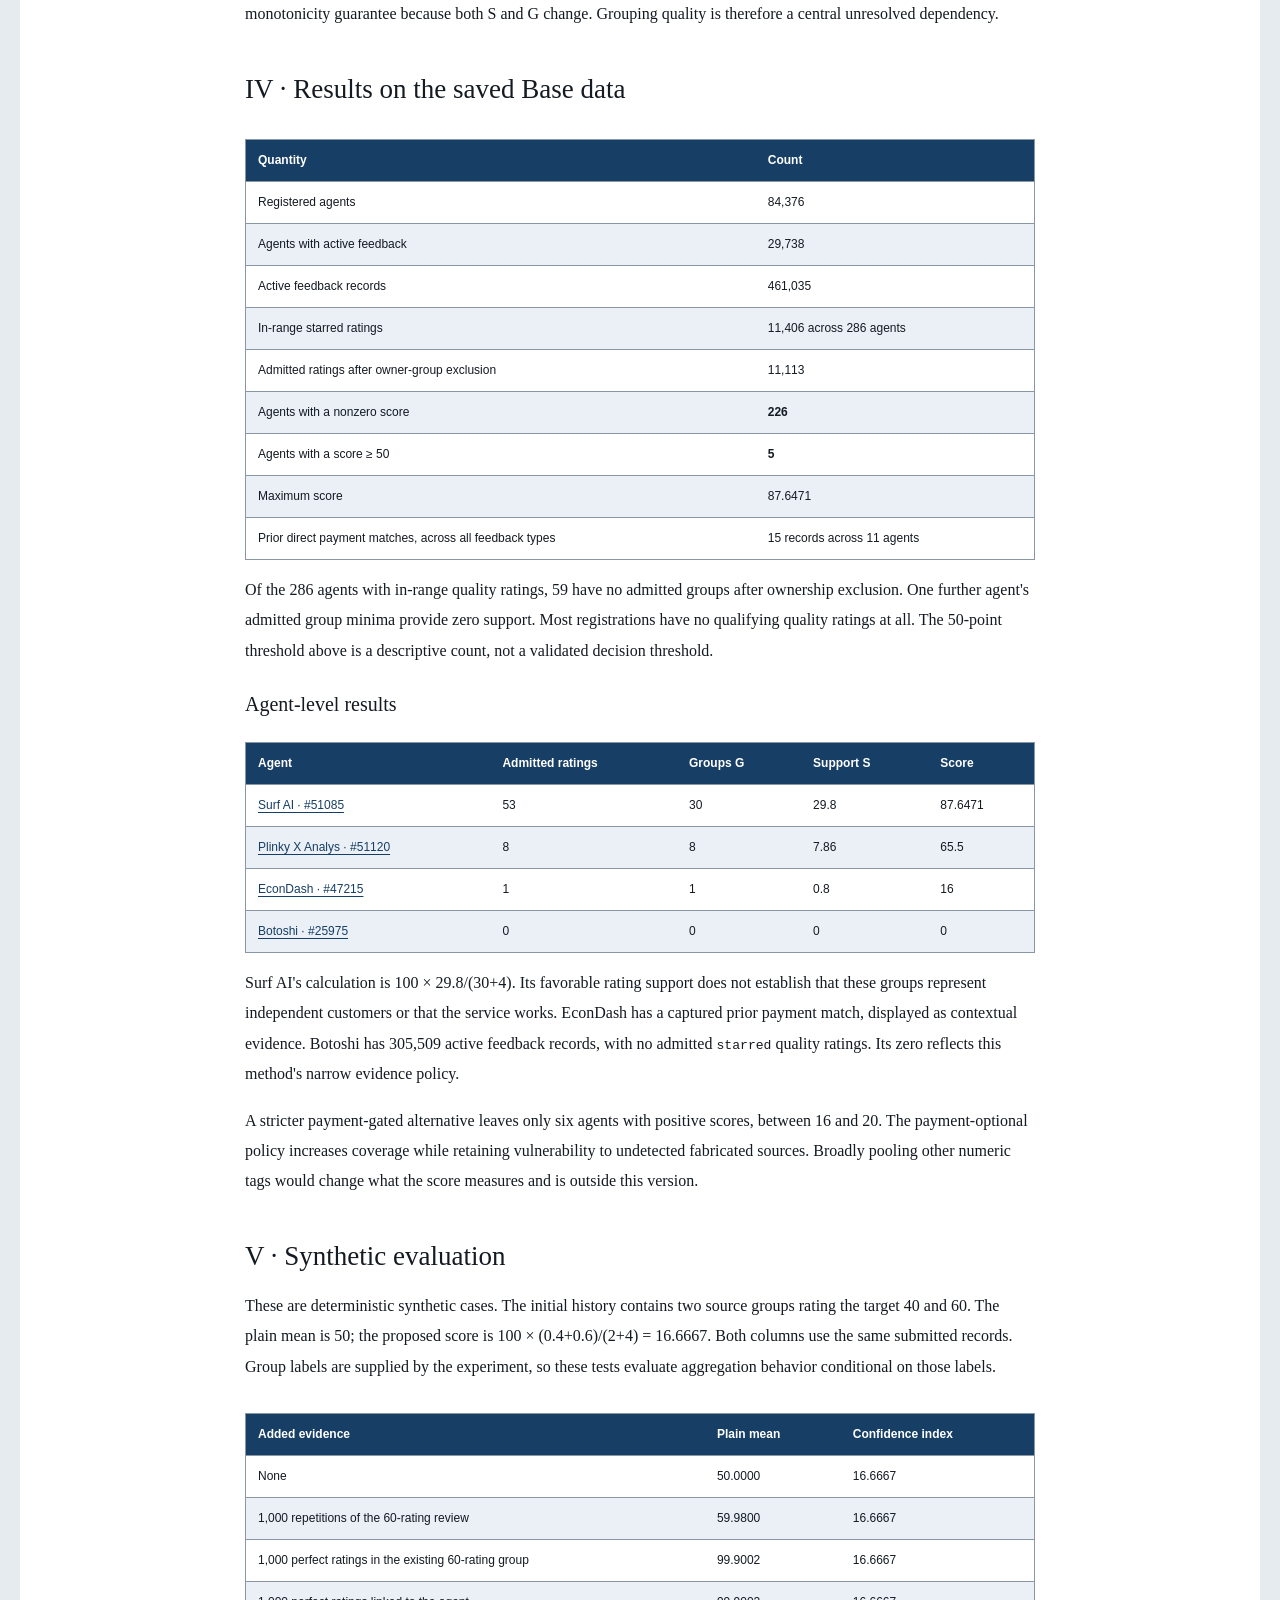
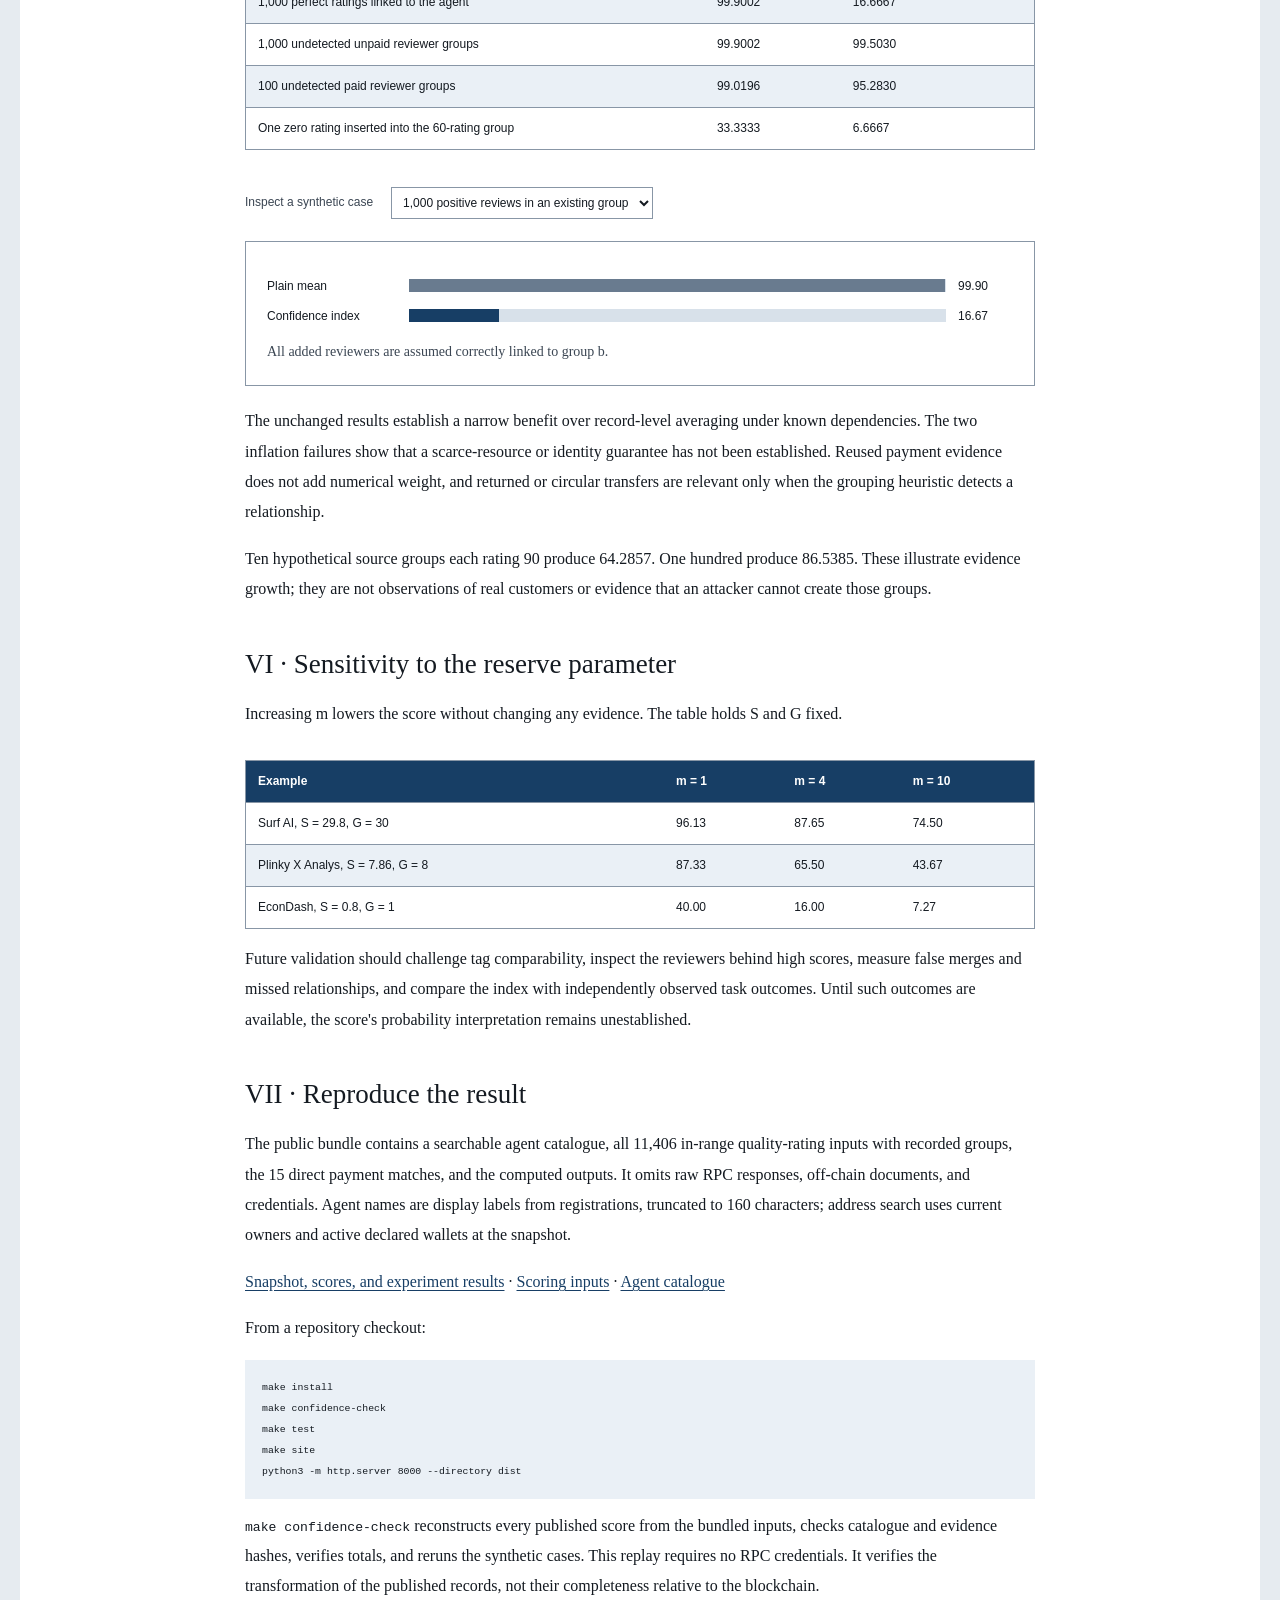
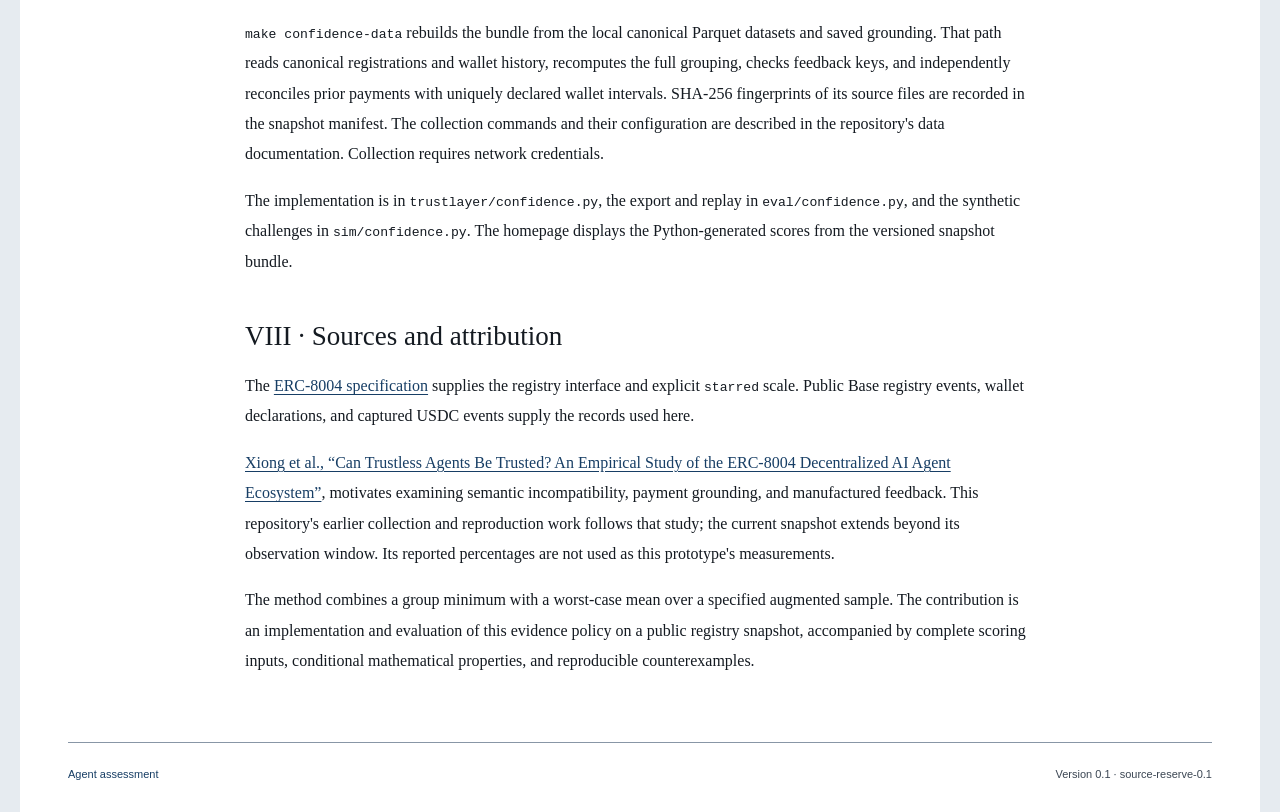
==== commit 270ab1dd: "updates" ====
--- a/app/static/technical-report.html
+++ b/app/static/technical-report.html
@@ -5,6 +5,7 @@
   <meta name="viewport" content="width=device-width,initial-scale=1">
   <meta name="description" content="The derivation, evidence, reproducible examples, and failure cases of a preliminary ERC-8004 agent confidence score.">
   <title>Technical report · Agent Confidence</title>
+  <link rel="icon" href="data:image/svg+xml,%3Csvg xmlns='http://www.w3.org/2000/svg' viewBox='0 0 40 40'%3E%3Crect width='40' height='40' rx='10' fill='%2336495a'/%3E%3Cpath d='M10 12h20L20 30z' fill='none' stroke='%23fff' stroke-width='2'/%3E%3C/svg%3E">
   <link rel="stylesheet" href="../static/site.css">
   <script src="../static/report.js" defer></script>
 </head>
--- a/app/static/site.css
+++ b/app/static/site.css
@@ -1,4 +1,4 @@
-:root{color-scheme:light;--paper:#fff;--surface:#fff;--ink:#242830;--muted:#606671;--line:#d9dce1;--accent:#354f6b;--wash:#f5f6f8;--serif:Georgia,'Times New Roman',serif;--sans:-apple-system,BlinkMacSystemFont,'Segoe UI',Arial,sans-serif;--mono:ui-monospace,SFMono-Regular,Consolas,monospace}
+:root{color-scheme:light;--paper:#e6ebf0;--surface:#fff;--ink:#141a21;--muted:#3b4653;--line:#8896a6;--accent:#173e65;--wash:#eaf0f6;--serif:Georgia,'Times New Roman',serif;--sans:-apple-system,BlinkMacSystemFont,'Segoe UI',Arial,sans-serif;--mono:ui-monospace,SFMono-Regular,Consolas,monospace}
 *{box-sizing:border-box}
 html{scroll-behavior:smooth;scroll-padding-top:24px}
 body{margin:0;background:var(--paper);color:var(--ink);font:17px/1.75 var(--serif)}
@@ -14,23 +14,23 @@
 h2{font-size:29px}
 h3{font-size:19px}
 [hidden]{display:none!important}
-.page{max-width:1240px;margin:auto;padding:0 48px}
-.header{display:flex;justify-content:space-between;align-items:center;gap:20px;padding:25px 0;border-bottom:1px solid var(--line)}
+.page{max-width:1240px;min-height:100vh;margin:auto;padding:0 48px;background:var(--surface)}
+.header{display:flex;justify-content:space-between;align-items:center;gap:20px;padding:25px 0;border-bottom:2px solid var(--ink)}
 .brand{color:var(--ink);text-decoration:none;font:21px/1.3 var(--serif)}
 .brand small{display:block;font:9px/1.6 var(--sans);letter-spacing:.12em;color:var(--muted);margin-top:6px}
 .header nav{display:flex;gap:27px;font:12px/1.6 var(--sans)}
 .header nav a{text-decoration:none}
 .hero{padding:43px 0 32px}
 .eyebrow{font:11px/1.7 var(--sans);letter-spacing:.04em;color:var(--muted);margin-bottom:17px}
-.intro{font-size:17px;max-width:790px;color:#494f58;margin-bottom:14px;line-height:1.8}
+.intro{font-size:17px;max-width:790px;color:#303a46;margin-bottom:14px;line-height:1.8}
 .author-line{font-size:15px;margin-bottom:17px}
 .author-line a{text-decoration:none}
 .snapshot-line{font:11px/1.8 var(--sans);color:var(--muted)}
 .workspace{display:grid;grid-template-columns:255px minmax(0,1fr);border:1px solid var(--line);background:var(--surface)}
-.selection{padding:25px 21px;border-right:1px solid var(--line)}
+.selection{padding:25px 21px;border-right:1px solid var(--line);background:var(--wash)}
 .section-label{font-size:19px;margin-bottom:21px}
 label{display:block;font:11px/1.6 var(--sans);color:var(--muted);margin-bottom:7px}
-.search-field{display:flex;border:1px solid #bdc4ce;background:#fff}
+.search-field{display:flex;border:1px solid var(--line);background:var(--surface)}
 .search-field:focus-within{outline:1px solid var(--accent);outline-offset:2px}
 .search-field input{width:100%;min-width:0;border:0;background:none;padding:11px 0 11px 10px;color:var(--ink);font:12px var(--sans);outline:none}
 .search-field button{border:0;background:none;color:var(--accent);padding:0 11px;font-size:20px}
@@ -38,8 +38,9 @@
 .small-label{font:12px/1.7 var(--sans);color:var(--muted);margin:25px 0 10px}
 .examples{display:flex;flex-direction:column;gap:3px}
 .example{display:flex;align-items:center;justify-content:space-between;text-align:left;gap:9px;width:100%;padding:13px 10px;border:0;border-left:2px solid transparent;background:transparent}
-.example:hover{background:var(--wash)}
-.example[aria-pressed=true]{background:var(--wash);border-left-color:var(--accent)}
+.example:hover{background:#d8e3ee}
+.example[aria-pressed=true]{background:var(--accent);border-left-color:var(--ink);color:#fff}
+.example[aria-pressed=true] small,.example[aria-pressed=true]>span:last-child{color:#fff}
 .example strong{display:block;font:14px/1.4 var(--serif);overflow-wrap:anywhere}
 .example small{display:block;font:10px/1.6 var(--sans);color:var(--muted);margin-top:4px}
 .example>span:last-child{font:12px var(--mono);color:var(--ink)}
@@ -58,7 +59,7 @@
 .score-explanation{min-width:0}
 .score-explanation h3{font-size:18px;margin-bottom:10px}
 .score-explanation p{font:13px/1.8 var(--sans);color:var(--muted);margin-bottom:12px;max-width:410px}
-.metrics{display:grid;grid-template-columns:repeat(4,1fr);gap:16px;padding:20px 0;border-bottom:1px solid var(--line)}
+.metrics{display:grid;grid-template-columns:repeat(4,1fr);gap:16px;padding:20px 12px;border-bottom:1px solid var(--line);background:var(--wash)}
 .metric strong{display:block;font:25px/1.4 var(--serif);font-variant-numeric:lining-nums tabular-nums}
 .metric small{font:10px/1.65 var(--sans);color:var(--muted);display:block;margin-top:5px}
 .observations{display:grid;grid-template-columns:1fr 1fr;gap:26px;padding-top:22px}
@@ -69,11 +70,10 @@
 .evidence summary{font:12px/1.8 var(--sans);color:var(--accent);cursor:pointer}
 .evidence-content{padding-top:16px}
 .scroll-table{overflow-x:auto;max-width:100%}
-table{border-collapse:collapse;width:100%;font:12px/1.75 var(--sans)}
-th{text-align:left;color:var(--muted);font-weight:500}
-td,th{padding:10px 9px;border-bottom:1px solid var(--line);vertical-align:top}
-td:first-child,th:first-child{padding-left:0}
-td:last-child,th:last-child{padding-right:0}
+table{border-collapse:collapse;width:100%;border:1px solid var(--line);background:var(--surface);color:var(--ink);font:12px/1.75 var(--sans);font-variant-numeric:tabular-nums}
+th{text-align:left;background:var(--accent);color:#fff;font-weight:600}
+td,th{padding:10px 12px;border-bottom:1px solid var(--line);vertical-align:top}
+tbody tr:nth-child(even){background:var(--wash)}
 .mono,code{font-family:var(--mono)}
 code{font-size:.82em;overflow-wrap:anywhere}
 .evidence p{font:12px/1.85 var(--sans);color:var(--muted)}
@@ -83,13 +83,11 @@
 .search-hit small{display:block;color:var(--muted);font:10px/1.8 var(--sans)}
 .method-preview{display:grid;grid-template-columns:1fr 1fr;gap:80px;margin:48px 0 35px;padding-top:8px}
 .method-preview h2{font-size:28px;margin-bottom:17px;max-width:430px}
-.method-preview>div>p:not(.eyebrow){font-size:15px;max-width:465px;line-height:1.9;color:#494f58}
+.method-preview>div>p:not(.eyebrow){font-size:15px;max-width:465px;line-height:1.9;color:#303a46}
 .method-steps{display:flex;flex-direction:column;gap:22px;padding-top:5px}
-.method-steps>div{display:flex;gap:17px}
-.method-steps span{font:12px var(--serif);color:var(--muted);padding-top:4px}
 .method-steps p{font:12px/1.9 var(--sans);color:var(--muted);margin:0}
 .method-steps strong{display:block;color:var(--ink);font:16px/1.4 var(--serif);margin-bottom:6px}
-.scope-banner{border-top:1px solid var(--line);padding:24px 0;margin-bottom:12px;font-size:16px}
+.scope-banner{border-top:2px solid var(--accent);background:var(--wash);padding:24px 20px;margin-bottom:12px;font-size:16px}
 .scope-banner strong{font-weight:400}
 .scope-banner p{color:var(--muted);margin:8px 0 0;font-size:14px;line-height:1.9;max-width:1000px}
 .footer{display:flex;justify-content:space-between;gap:20px;border-top:1px solid var(--line);padding:22px 0 29px;color:var(--muted);font:11px/1.7 var(--sans)}
@@ -100,7 +98,7 @@
 .noscript{padding:24px}
 .report{max-width:790px;margin:44px auto 65px}
 .report h1{font-size:40px;max-width:750px;line-height:1.23}
-.report .lead{font-size:19px;color:#494f58;line-height:1.7}
+.report .lead{font-size:19px;color:#303a46;line-height:1.7}
 .report h2{font-size:27px;margin:42px 0 17px;line-height:1.3}
 .report h3{font-size:20px;margin:26px 0 10px}
 .report p,.report li{font-size:16px;line-height:1.9}
@@ -111,16 +109,16 @@
 .equation{font:21px/1.9 var(--serif);padding:20px 10px;margin:23px 0;text-align:center;overflow-x:auto}
 .equation small{display:block;font:12px/1.8 var(--sans);color:var(--muted);margin-top:10px}
 .report table{font-size:12px;margin:15px 0}
-.report .note{padding:16px 20px;border-left:2px solid var(--line);font-size:15px}
+.report .note{padding:16px 20px;border-left:3px solid var(--accent);background:var(--wash);font-size:15px}
 .report pre{background:var(--wash);padding:17px;font-size:12px;overflow-x:auto}
 .experiment-controls{display:flex;gap:18px;align-items:center;flex-wrap:wrap;margin:22px 0}
 .experiment-controls label{font-size:12px;margin:0}
 .experiment-controls select{max-width:100%;min-width:0;padding:7px;border:1px solid var(--line);background:white;color:var(--ink);font:12px var(--sans)}
 .experiment-figure{padding:21px;border:1px solid var(--line);margin:20px 0}
 .experiment-figure .bar-row{display:grid;grid-template-columns:130px 1fr 55px;align-items:center;gap:12px;margin:16px 0;font:12px var(--sans)}
-.bar-track{height:13px;background:#eef0f3;overflow:hidden}
+.bar-track{height:13px;background:#d8e1ea;overflow:hidden}
 .bar{height:100%;background:var(--accent)}
-.bar.baseline{background:#a9b0ba}
+.bar.baseline{background:#697b8f}
 .experiment-figure figcaption{font-size:14px;color:var(--muted);line-height:1.8}
 .failure{color:var(--ink)}
 .report-links{overflow-wrap:anywhere}
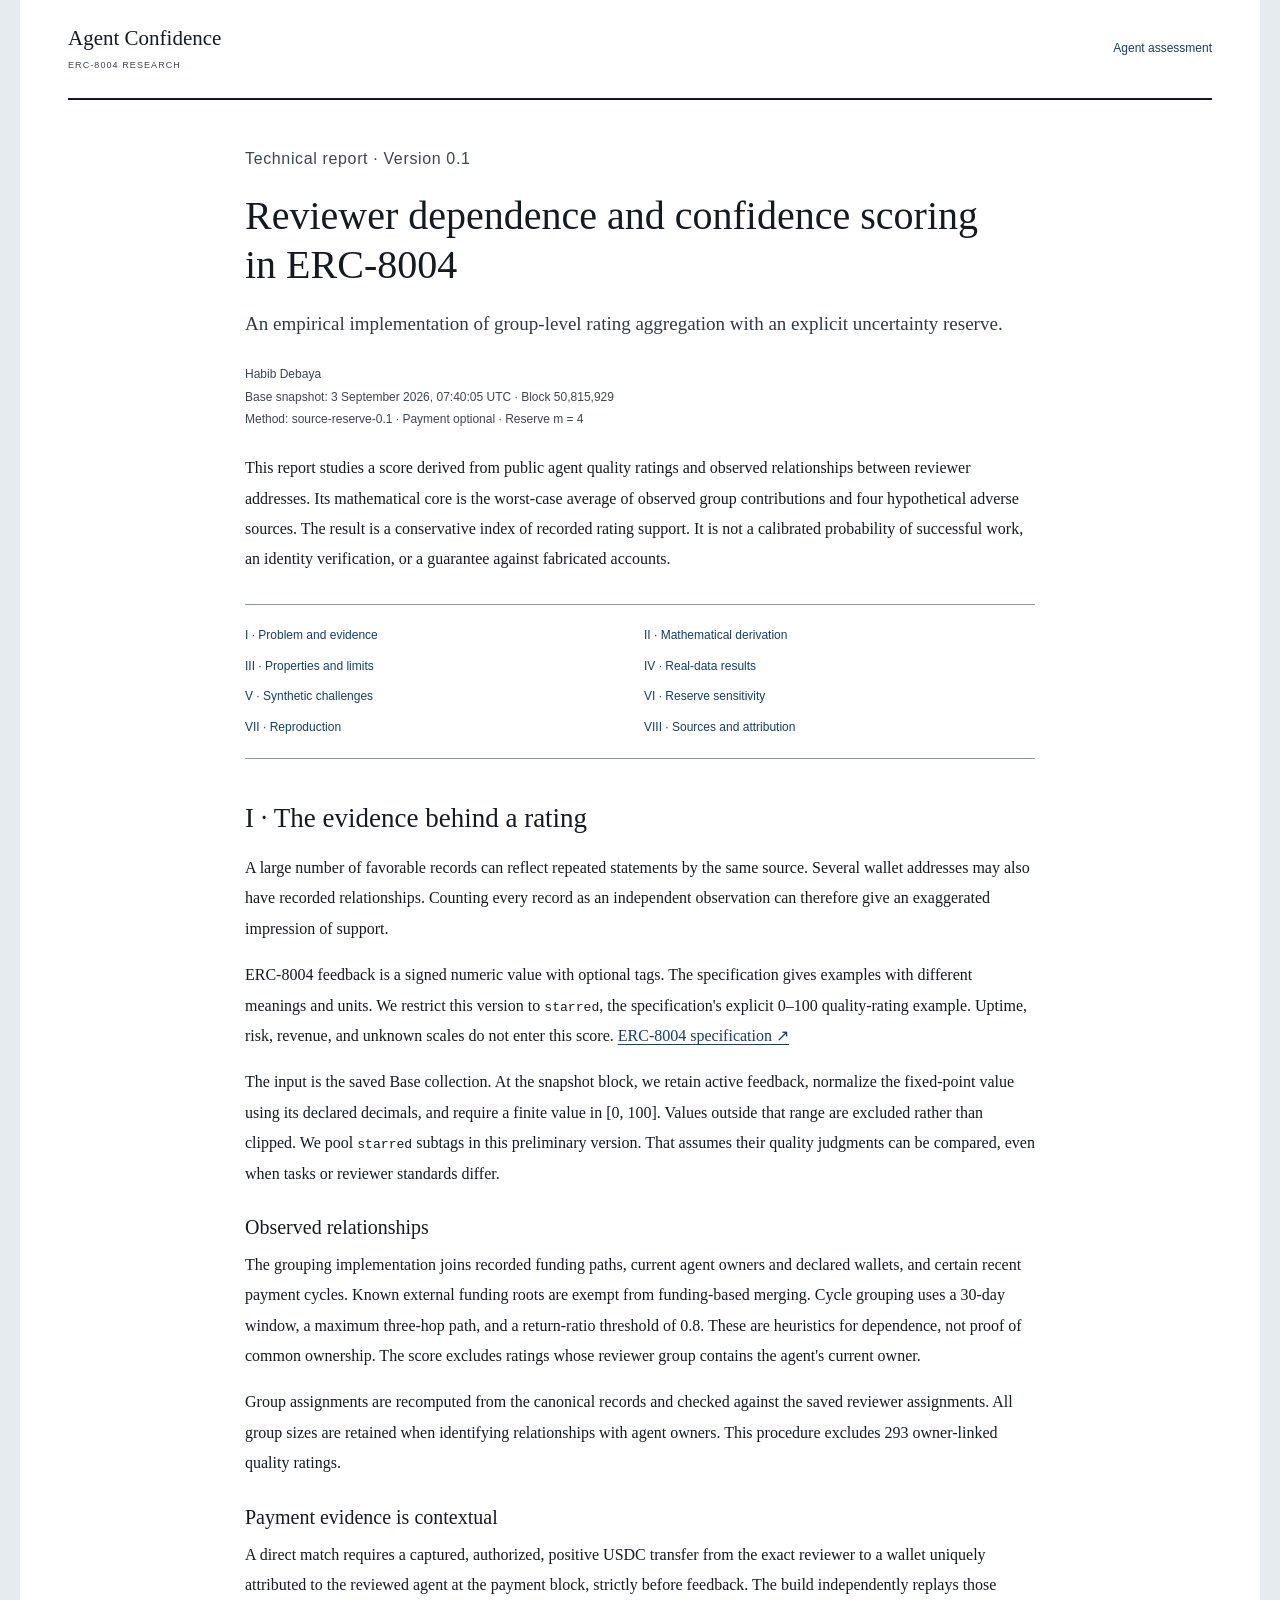
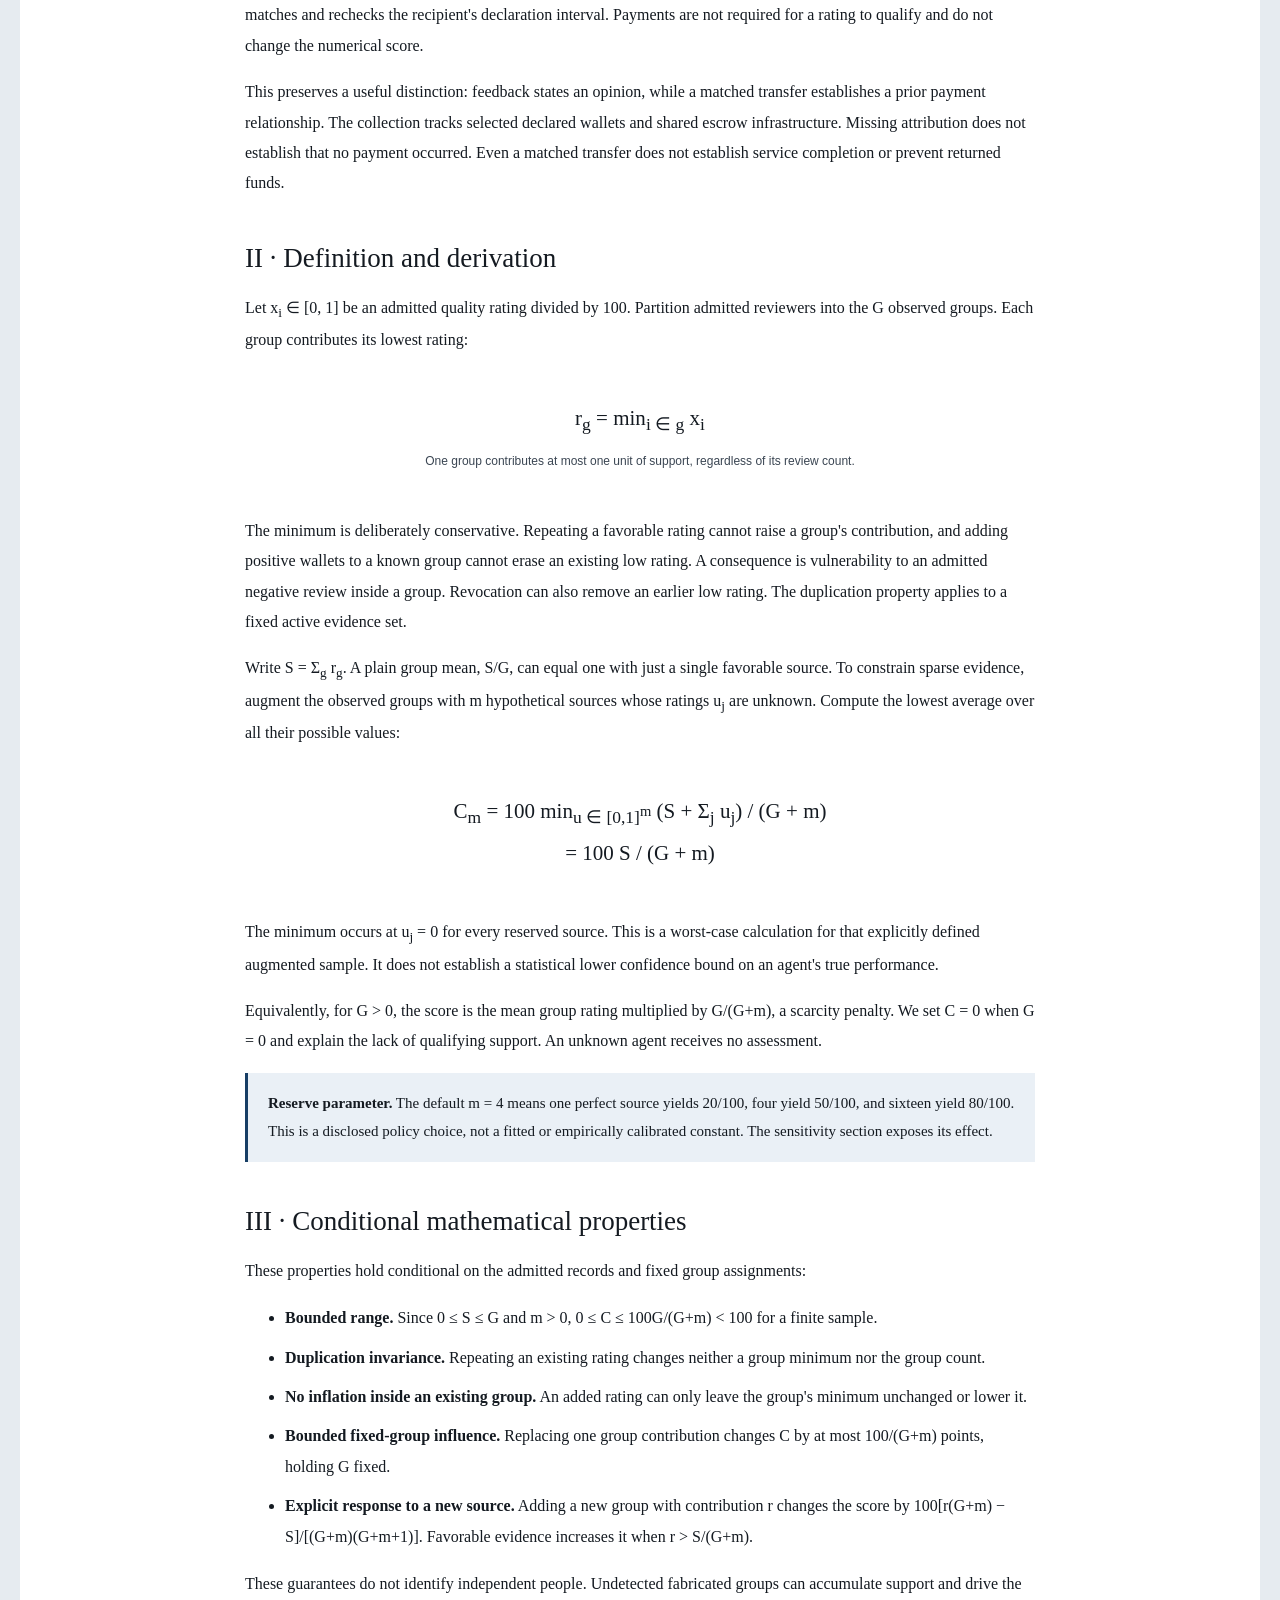
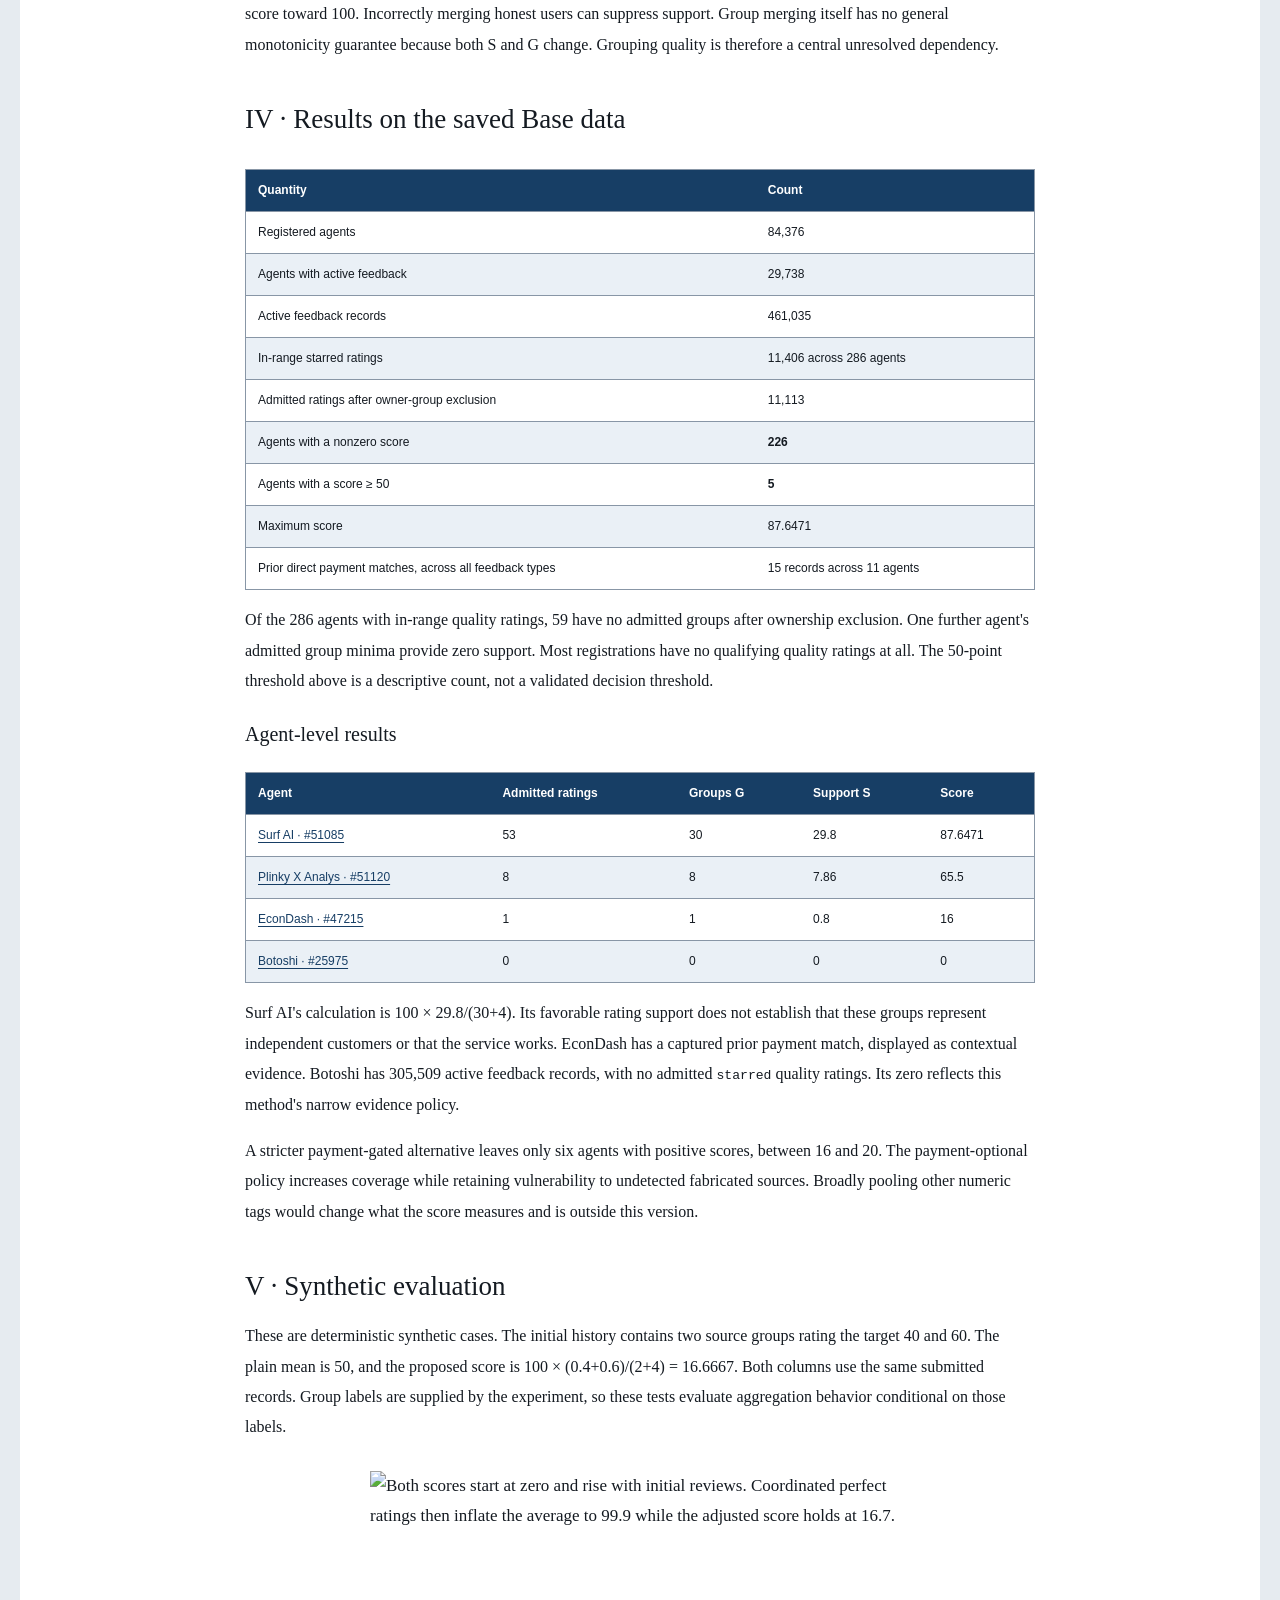
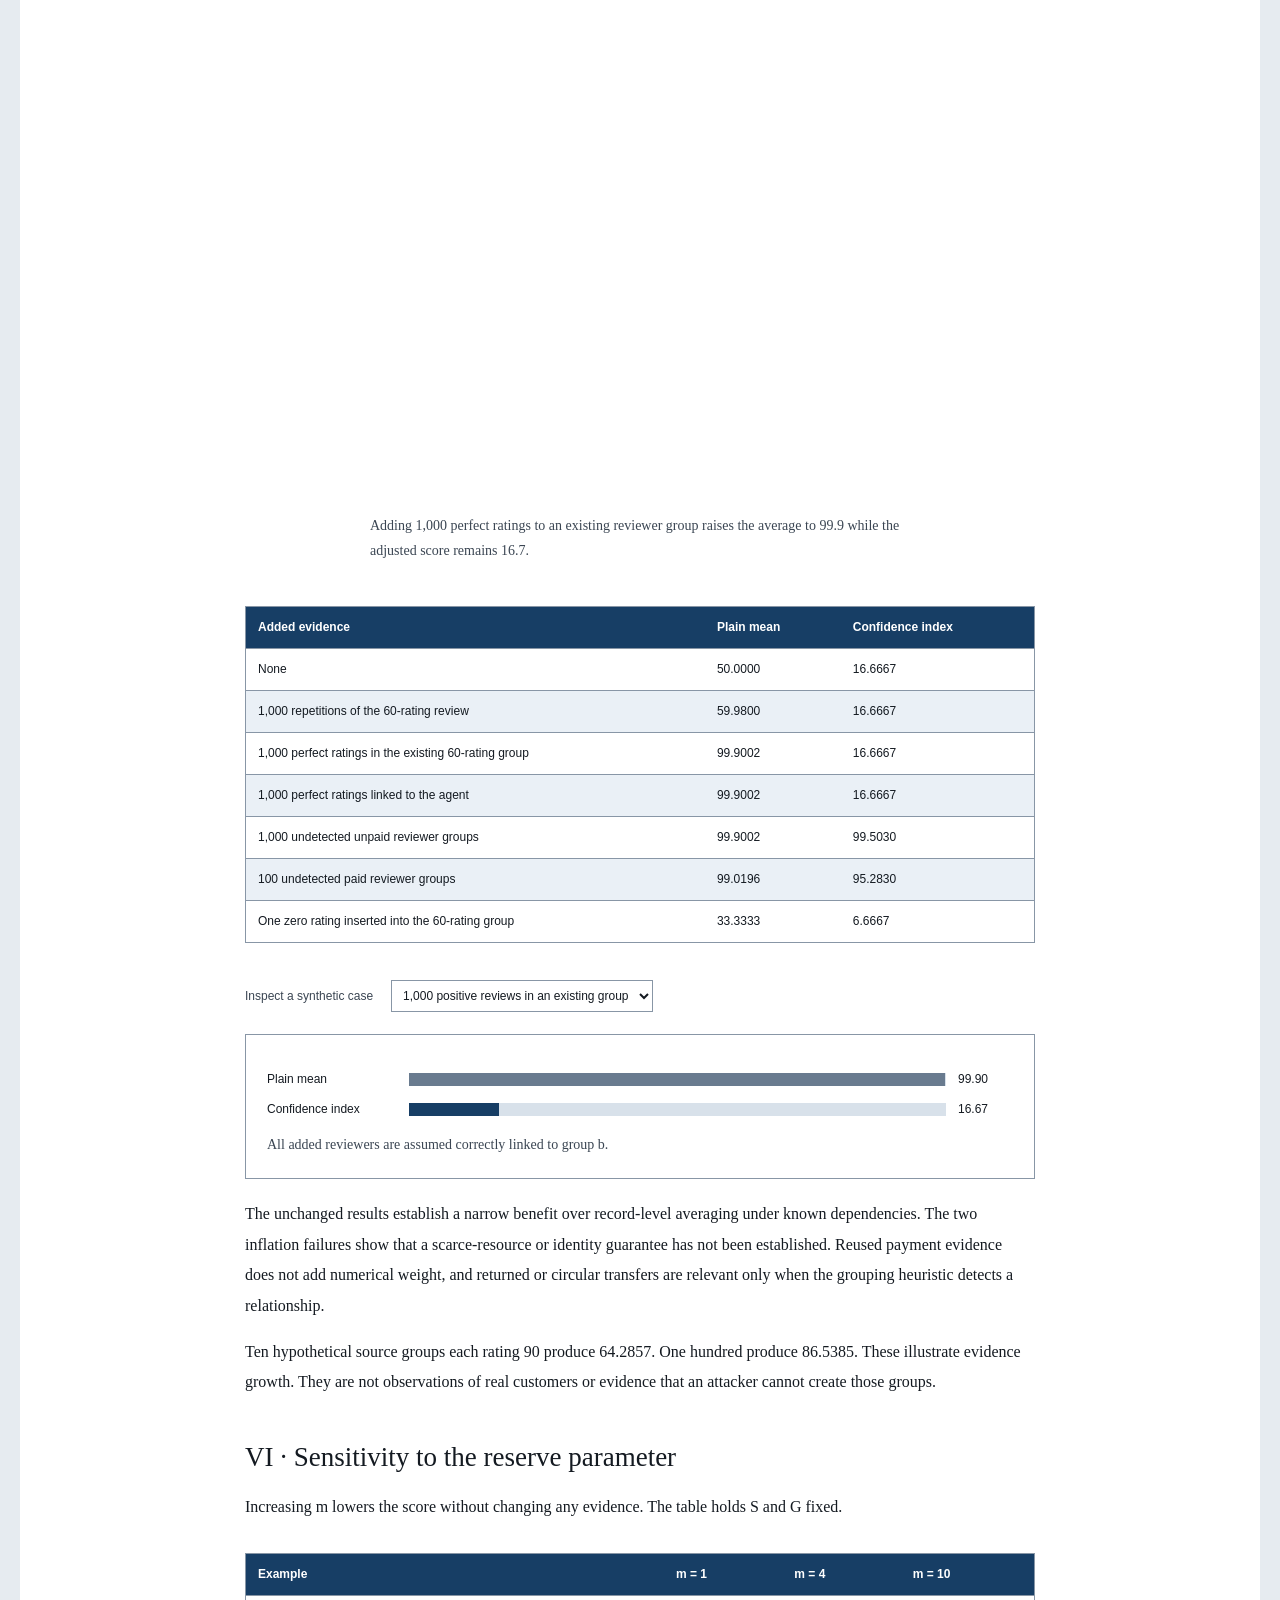
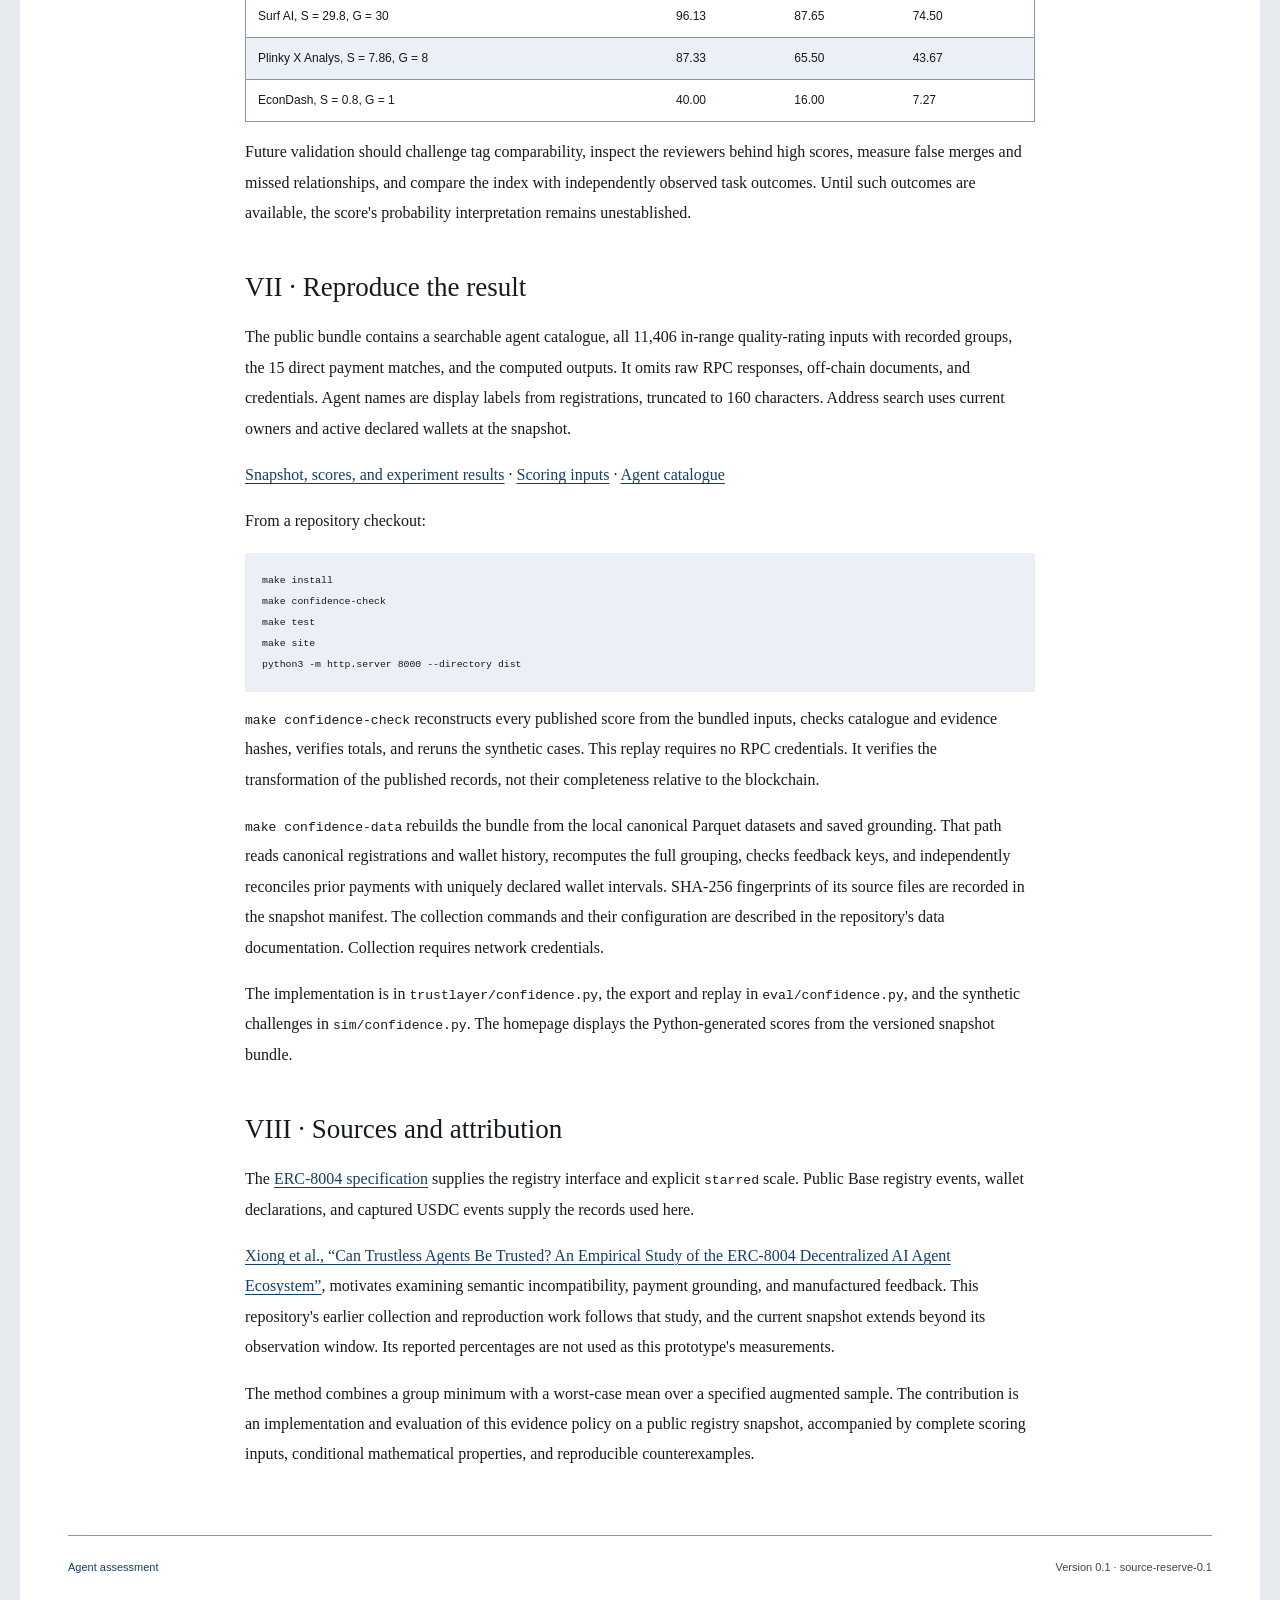
==== commit 49a13ba0: "updates" ====
--- a/app/static/technical-report.html
+++ b/app/static/technical-report.html
@@ -23,21 +23,21 @@
     <section id="problem">
       <h2>I · The evidence behind a rating</h2>
       <p>A large number of favorable records can reflect repeated statements by the same source. Several wallet addresses may also have recorded relationships. Counting every record as an independent observation can therefore give an exaggerated impression of support.</p>
-      <p>ERC-8004 feedback is a signed numeric value with optional tags; the specification gives examples with different meanings and units. We restrict this version to <code>starred</code>, the specification's explicit 0–100 quality-rating example. Uptime, risk, revenue, and unknown scales do not enter this score. <a href="https://eips.ethereum.org/EIPS/eip-8004#examples-of-value--valuedecimals" target="_blank" rel="noopener">ERC-8004 specification ↗</a></p>
+      <p>ERC-8004 feedback is a signed numeric value with optional tags. The specification gives examples with different meanings and units. We restrict this version to <code>starred</code>, the specification's explicit 0–100 quality-rating example. Uptime, risk, revenue, and unknown scales do not enter this score. <a href="https://eips.ethereum.org/EIPS/eip-8004#examples-of-value--valuedecimals" target="_blank" rel="noopener">ERC-8004 specification ↗</a></p>
       <p>The input is the saved Base collection. At the snapshot block, we retain active feedback, normalize the fixed-point value using its declared decimals, and require a finite value in [0, 100]. Values outside that range are excluded rather than clipped. We pool <code>starred</code> subtags in this preliminary version. That assumes their quality judgments can be compared, even when tasks or reviewer standards differ.</p>
       <h3>Observed relationships</h3>
       <p>The grouping implementation joins recorded funding paths, current agent owners and declared wallets, and certain recent payment cycles. Known external funding roots are exempt from funding-based merging. Cycle grouping uses a 30-day window, a maximum three-hop path, and a return-ratio threshold of 0.8. These are heuristics for dependence, not proof of common ownership. The score excludes ratings whose reviewer group contains the agent's current owner.</p>
       <p>Group assignments are recomputed from the canonical records and checked against the saved reviewer assignments. All group sizes are retained when identifying relationships with agent owners. This procedure excludes 293 owner-linked quality ratings.</p>
       <h3>Payment evidence is contextual</h3>
       <p>A direct match requires a captured, authorized, positive USDC transfer from the exact reviewer to a wallet uniquely attributed to the reviewed agent at the payment block, strictly before feedback. The build independently replays those matches and rechecks the recipient's declaration interval. Payments are not required for a rating to qualify and do not change the numerical score.</p>
-      <p>This preserves a useful distinction: feedback states an opinion; a matched transfer establishes a prior payment relationship. The collection tracks selected declared wallets and shared escrow infrastructure. Missing attribution does not establish that no payment occurred. Even a matched transfer does not establish service completion or prevent returned funds.</p>
+      <p>This preserves a useful distinction: feedback states an opinion, while a matched transfer establishes a prior payment relationship. The collection tracks selected declared wallets and shared escrow infrastructure. Missing attribution does not establish that no payment occurred. Even a matched transfer does not establish service completion or prevent returned funds.</p>
     </section>
 
     <section id="derivation">
       <h2>II · Definition and derivation</h2>
       <p>Let x<sub>i</sub> ∈ [0, 1] be an admitted quality rating divided by 100. Partition admitted reviewers into the G observed groups. Each group contributes its lowest rating:</p>
       <div class="equation">r<sub>g</sub> = min<sub>i ∈ g</sub> x<sub>i</sub><small>One group contributes at most one unit of support, regardless of its review count.</small></div>
-      <p>The minimum is deliberately conservative. Repeating a favorable rating cannot raise a group's contribution, and adding positive wallets to a known group cannot erase an existing low rating. A consequence is vulnerability to an admitted negative review inside a group. Revocation can also remove an earlier low rating; the duplication property applies to a fixed active evidence set.</p>
+      <p>The minimum is deliberately conservative. Repeating a favorable rating cannot raise a group's contribution, and adding positive wallets to a known group cannot erase an existing low rating. A consequence is vulnerability to an admitted negative review inside a group. Revocation can also remove an earlier low rating. The duplication property applies to a fixed active evidence set.</p>
       <p>Write S = Σ<sub>g</sub> r<sub>g</sub>. A plain group mean, S/G, can equal one with just a single favorable source. To constrain sparse evidence, augment the observed groups with m hypothetical sources whose ratings u<sub>j</sub> are unknown. Compute the lowest average over all their possible values:</p>
       <div class="equation">C<sub>m</sub> = 100 min<sub>u ∈ [0,1]<sup>m</sup></sub> (S + Σ<sub>j</sub> u<sub>j</sub>) / (G + m)<br>= 100 S / (G + m)</div>
       <p>The minimum occurs at u<sub>j</sub> = 0 for every reserved source. This is a worst-case calculation for that explicitly defined augmented sample. It does not establish a statistical lower confidence bound on an agent's true performance.</p>
@@ -77,14 +77,18 @@
 
     <section id="experiments">
       <h2>V · Synthetic evaluation</h2>
-      <p>These are deterministic synthetic cases. The initial history contains two source groups rating the target 40 and 60. The plain mean is 50; the proposed score is 100 × (0.4+0.6)/(2+4) = 16.6667. Both columns use the same submitted records. Group labels are supplied by the experiment, so these tests evaluate aggregation behavior conditional on those labels.</p>
+      <p>These are deterministic synthetic cases. The initial history contains two source groups rating the target 40 and 60. The plain mean is 50, and the proposed score is 100 × (0.4+0.6)/(2+4) = 16.6667. Both columns use the same submitted records. Group labels are supplied by the experiment, so these tests evaluate aggregation behavior conditional on those labels.</p>
+      <figure class="rating-animation">
+        <img src="../static/animation/reviewer-manipulation.gif" width="720" height="840" loading="lazy" alt="Both scores start at zero and rise with initial reviews. Coordinated perfect ratings then inflate the average to 99.9 while the adjusted score holds at 16.7.">
+        <figcaption>Adding 1,000 perfect ratings to an existing reviewer group raises the average to 99.9 while the adjusted score remains 16.7.</figcaption>
+      </figure>
       <div class="scroll-table"><table><thead><tr><th>Added evidence</th><th>Plain mean</th><th>Confidence index</th></tr></thead><tbody>
         <tr><td>None</td><td>50.0000</td><td>16.6667</td></tr><tr><td>1,000 repetitions of the 60-rating review</td><td>59.9800</td><td>16.6667</td></tr><tr><td>1,000 perfect ratings in the existing 60-rating group</td><td>99.9002</td><td>16.6667</td></tr><tr><td>1,000 perfect ratings linked to the agent</td><td>99.9002</td><td>16.6667</td></tr><tr><td class="failure">1,000 undetected unpaid reviewer groups</td><td>99.9002</td><td class="failure">99.5030</td></tr><tr><td class="failure">100 undetected paid reviewer groups</td><td>99.0196</td><td class="failure">95.2830</td></tr><tr><td class="failure">One zero rating inserted into the 60-rating group</td><td>33.3333</td><td class="failure">6.6667</td></tr>
       </tbody></table></div>
       <div class="experiment-controls" id="experimentControls" hidden><label for="experimentCase">Inspect a synthetic case</label><select id="experimentCase"></select></div>
       <figure class="experiment-figure" id="experimentFigure" hidden><div id="experimentBars"></div><figcaption id="experimentCaption"></figcaption></figure>
       <p>The unchanged results establish a narrow benefit over record-level averaging under known dependencies. The two inflation failures show that a scarce-resource or identity guarantee has not been established. Reused payment evidence does not add numerical weight, and returned or circular transfers are relevant only when the grouping heuristic detects a relationship.</p>
-      <p>Ten hypothetical source groups each rating 90 produce 64.2857. One hundred produce 86.5385. These illustrate evidence growth; they are not observations of real customers or evidence that an attacker cannot create those groups.</p>
+      <p>Ten hypothetical source groups each rating 90 produce 64.2857. One hundred produce 86.5385. These illustrate evidence growth. They are not observations of real customers or evidence that an attacker cannot create those groups.</p>
     </section>
 
     <section id="sensitivity">
@@ -96,7 +100,7 @@
 
     <section id="reproduce">
       <h2>VII · Reproduce the result</h2>
-      <p>The public bundle contains a searchable agent catalogue, all 11,406 in-range quality-rating inputs with recorded groups, the 15 direct payment matches, and the computed outputs. It omits raw RPC responses, off-chain documents, and credentials. Agent names are display labels from registrations, truncated to 160 characters; address search uses current owners and active declared wallets at the snapshot.</p>
+      <p>The public bundle contains a searchable agent catalogue, all 11,406 in-range quality-rating inputs with recorded groups, the 15 direct payment matches, and the computed outputs. It omits raw RPC responses, off-chain documents, and credentials. Agent names are display labels from registrations, truncated to 160 characters. Address search uses current owners and active declared wallets at the snapshot.</p>
       <p class="report-links"><a href="../static/data/snapshot.json" download>Snapshot, scores, and experiment results</a> · <a href="../static/data/evidence.json" download>Scoring inputs</a> · <a href="../static/data/catalogue.json" download>Agent catalogue</a></p>
       <p>From a repository checkout:</p>
       <pre><code>make install
@@ -112,7 +116,7 @@
     <section id="sources">
       <h2>VIII · Sources and attribution</h2>
       <p>The <a href="https://eips.ethereum.org/EIPS/eip-8004" target="_blank" rel="noopener">ERC-8004 specification</a> supplies the registry interface and explicit <code>starred</code> scale. Public Base registry events, wallet declarations, and captured USDC events supply the records used here.</p>
-      <p><a href="https://arxiv.org/abs/2606.26028" target="_blank" rel="noopener">Xiong et al., “Can Trustless Agents Be Trusted? An Empirical Study of the ERC-8004 Decentralized AI Agent Ecosystem”</a>, motivates examining semantic incompatibility, payment grounding, and manufactured feedback. This repository's earlier collection and reproduction work follows that study; the current snapshot extends beyond its observation window. Its reported percentages are not used as this prototype's measurements.</p>
+      <p><a href="https://arxiv.org/abs/2606.26028" target="_blank" rel="noopener">Xiong et al., “Can Trustless Agents Be Trusted? An Empirical Study of the ERC-8004 Decentralized AI Agent Ecosystem”</a>, motivates examining semantic incompatibility, payment grounding, and manufactured feedback. This repository's earlier collection and reproduction work follows that study, and the current snapshot extends beyond its observation window. Its reported percentages are not used as this prototype's measurements.</p>
       <p>The method combines a group minimum with a worst-case mean over a specified augmented sample. The contribution is an implementation and evaluation of this evidence policy on a public registry snapshot, accompanied by complete scoring inputs, conditional mathematical properties, and reproducible counterexamples.</p>
     </section>
   </main>
--- a/app/static/site.css
+++ b/app/static/site.css
@@ -111,6 +111,9 @@
 .report table{font-size:12px;margin:15px 0}
 .report .note{padding:16px 20px;border-left:3px solid var(--accent);background:var(--wash);font-size:15px}
 .report pre{background:var(--wash);padding:17px;font-size:12px;overflow-x:auto}
+.rating-animation{max-width:540px;margin:28px auto}
+.rating-animation img{display:block;width:100%;height:auto}
+.rating-animation figcaption{margin-top:12px;font-size:14px;color:var(--muted);line-height:1.8}
 .experiment-controls{display:flex;gap:18px;align-items:center;flex-wrap:wrap;margin:22px 0}
 .experiment-controls label{font-size:12px;margin:0}
 .experiment-controls select{max-width:100%;min-width:0;padding:7px;border:1px solid var(--line);background:white;color:var(--ink);font:12px var(--sans)}
